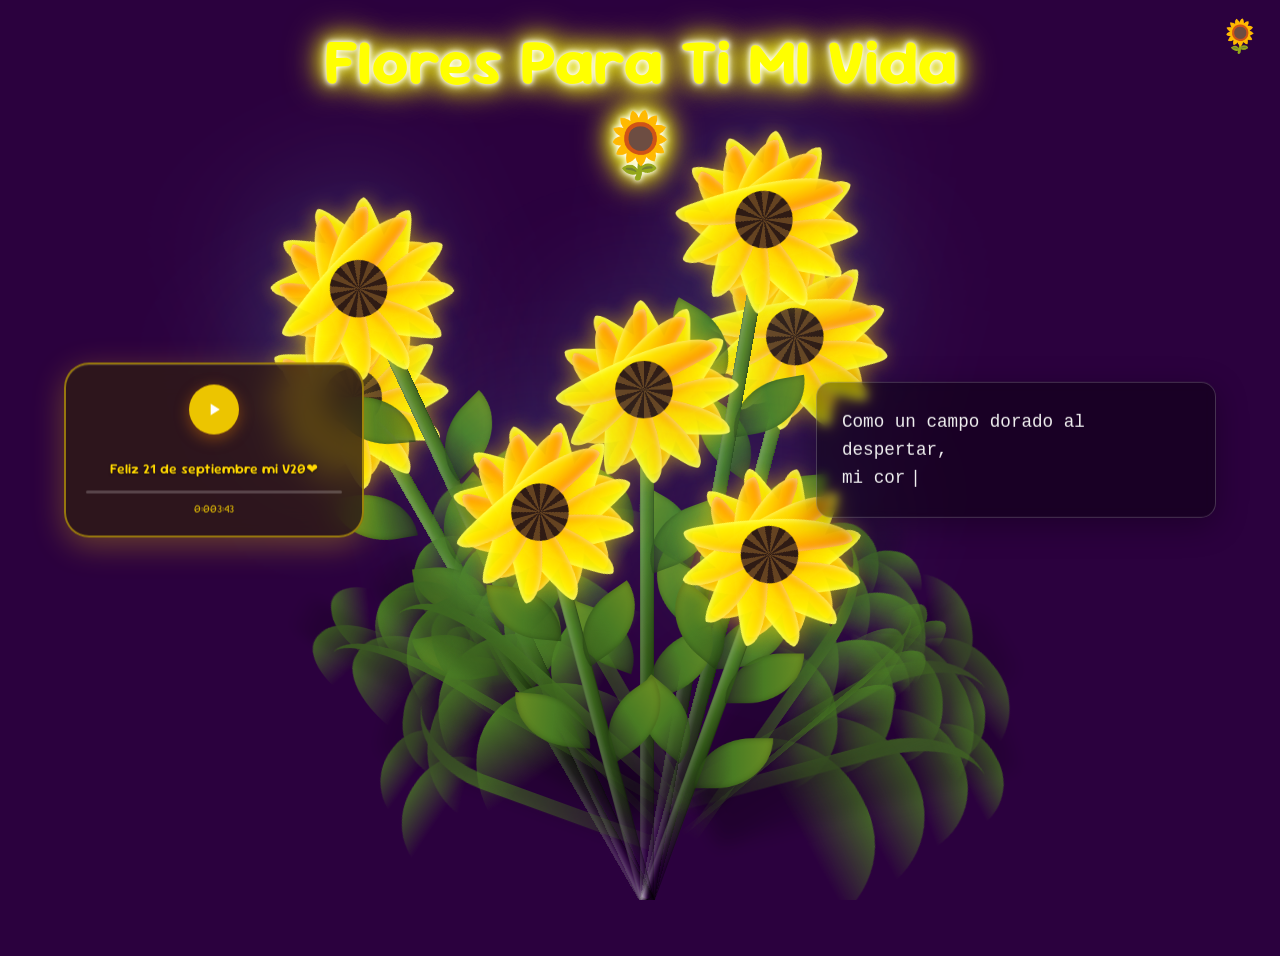
==== index.html @ 64f016c1 "update final" ====
<html lang="es"><head>


    <meta charset="UTF-8">
    <meta name="viewport" content="width=device-width, initial-scale=1.0">
    <title>Feliz día mi amor V20❤️🌻</title>

    
    <meta property="og:title" content="Feliz día de las Flores Amarillas🌻">
    <meta property="og:description" content="Te regalo estas flores amarillas 🌻✨">
    <meta property="og:image" content="https://te-deseo-feliz-21-de-septiembre.netlify.app/assets/icon.png">
    <meta property="og:url" content="https://te-deseo-feliz-21-de-septiembre.netlify.app/">
    <meta property="og:type" content="website">

    
    <meta name="twitter:card" content="summary_large_image">
    <meta name="twitter:title" content="Feliz día de las Flores Amarillas🌻">
    <meta name="twitter:description" content="Te regalo estas flores amarillas 🌻✨">
    <meta name="twitter:image" content="https://te-deseo-feliz-21-de-septiembre.netlify.app/assets/icon.png">

    
    <link rel="preconnect" href="https://fonts.googleapis.com">
    <link rel="preconnect" href="https://fonts.gstatic.com" crossorigin="">
    <link href="https://fonts.googleapis.com/css2?family=Sour+Gummy:ital,wght@0,100..900;1,100..900&amp;display=swap" rel="stylesheet">
    <link rel="stylesheet" href="index.css">
    
    <link rel="icon" href="data:image/svg+xml,&lt;svg xmlns=%22http://www.w3.org/2000/svg%22 viewBox=%220 0 100 100%22&gt;&lt;text y=%22.9em%22 font-size=%2290%22&gt;❤️&lt;/text&gt;&lt;/svg&gt;">
   
</head>

<body class="not-loaded">
    <div class="night">
        <div class="shooting-star"></div>
    </div>
    <div class="corner-icon">🌻</div>

    <div id="falling-flower-container"><div class="falling-flower-wrapper" style="left: 24.6515vw; animation-duration: 10.7986s;"><div class="falling-flower" style="animation-duration: 3.13494s; width: 20.3841px; height: 20.3841px; filter: blur(0.903913px); opacity: 0.932625;"></div></div><div class="falling-flower-wrapper" style="left: 91.6679vw; animation-duration: 14.428s;"><div class="falling-flower" style="animation-duration: 3.81161s; width: 25.9658px; height: 25.9658px; filter: blur(1.77215px); opacity: 0.689329;"></div></div><div class="falling-flower-wrapper" style="left: 75.147vw; animation-duration: 12.6223s;"><div class="falling-flower" style="animation-duration: 3.76453s; width: 29.9141px; height: 29.9141px; filter: blur(1.01919px); opacity: 0.871641;"></div></div><div class="falling-flower-wrapper" style="left: 78.5169vw; animation-duration: 11.762s;"><div class="falling-flower" style="animation-duration: 4.03911s; width: 14.8156px; height: 14.8156px; filter: blur(0.483879px); opacity: 0.738086;"></div></div></div>
    <div id="particle-container"><div class="particle" style="width: 7.14175px; height: 7.14175px; left: 363.522px; top: 42.7636px; animation-delay: 1.22602s;"></div><div class="particle" style="width: 3.19086px; height: 3.19086px; left: 645.174px; top: 377.959px; animation-delay: 4.64557s;"></div><div class="particle" style="width: 5.41571px; height: 5.41571px; left: 589.726px; top: 333.652px; animation-delay: 0.242087s;"></div><div class="particle" style="width: 4.08522px; height: 4.08522px; left: 840.504px; top: 174.375px; animation-delay: 2.44683s;"></div><div class="particle" style="width: 6.52503px; height: 6.52503px; left: 248.205px; top: 279.911px; animation-delay: 4.41797s;"></div><div class="particle" style="width: 2.54929px; height: 2.54929px; left: 666.679px; top: 161.408px; animation-delay: 2.85264s;"></div><div class="particle" style="width: 4.71209px; height: 4.71209px; left: 225.347px; top: 92.6623px; animation-delay: 4.23957s;"></div><div class="particle" style="width: 4.42409px; height: 4.42409px; left: 900.512px; top: 314.225px; animation-delay: 3.79963s;"></div><div class="particle" style="width: 3.76654px; height: 3.76654px; left: 326.893px; top: 689.017px; animation-delay: 3.79555s;"></div><div class="particle" style="width: 2.6366px; height: 2.6366px; left: 916.351px; top: 241.671px; animation-delay: 1.4703s;"></div><div class="particle" style="width: 5.31103px; height: 5.31103px; left: 604.706px; top: 152.142px; animation-delay: 1.32101s;"></div><div class="particle" style="width: 3.81015px; height: 3.81015px; left: 589.336px; top: 284.048px; animation-delay: 3.73348s;"></div><div class="particle" style="width: 5.43156px; height: 5.43156px; left: 1446.29px; top: 171.887px; animation-delay: 1.69938s;"></div><div class="particle" style="width: 3.20925px; height: 3.20925px; left: 573.476px; top: 367.041px; animation-delay: 0.763437s;"></div><div class="particle" style="width: 2.15317px; height: 2.15317px; left: 562.569px; top: 252.158px; animation-delay: 4.35067s;"></div><div class="particle" style="width: 4.41344px; height: 4.41344px; left: 268.98px; top: 159.011px; animation-delay: 0.506617s;"></div><div class="particle" style="width: 5.76381px; height: 5.76381px; left: 654.568px; top: 159.527px; animation-delay: 1.43973s;"></div><div class="particle" style="width: 5.5462px; height: 5.5462px; left: 289.713px; top: 155.092px; animation-delay: 5.75218s;"></div></div>
    <h1 class="love-title">Flores Para Ti MI Vida🌻</h1>

    <div class="music-player" id="musicPlayer">
      <button class="play-pause-btn" id="playPauseBtn">
        <svg id="playIcon" viewBox="0 0 24 24" xmlns="http://www.w3.org/2000/svg"><path d="M8 5v14l11-7z"></path></svg>
        <svg id="pauseIcon" viewBox="0 0 24 24" xmlns="http://www.w3.org/2000/svg" style="display: none;"><path d="M6 19h4V5H6v14zm8-14v14h4V5h-4z"></path></svg>
      </button>
      <div class="progress-container">
        <div class="song-info">Feliz 21 de septiembre mi V20❤️</div>
        <div class="progress-bar" id="progressBar">
          <div class="progress-fill" id="progressFill"></div>
        </div>
        <div class="time-display">
          <span id="currentTime">0:00</span>
          <span id="totalTime">0:00</span>
        </div>
      </div>
    </div>
    
    <div class="flowers">
        
        <div class="flower flower--1"><div class="flower__leafs flower__leafs--1"><div class="flower__leaf" style="transform: translate(-50%, -10%) rotate(0deg);"></div><div class="flower__leaf" style="transform: translate(-50%, -10%) rotate(30deg);"></div><div class="flower__leaf" style="transform: translate(-50%, -10%) rotate(60deg);"></div><div class="flower__leaf" style="transform: translate(-50%, -10%) rotate(90deg);"></div><div class="flower__leaf" style="transform: translate(-50%, -10%) rotate(120deg);"></div><div class="flower__leaf" style="transform: translate(-50%, -10%) rotate(150deg);"></div><div class="flower__leaf" style="transform: translate(-50%, -10%) rotate(180deg);"></div><div class="flower__leaf" style="transform: translate(-50%, -10%) rotate(210deg);"></div><div class="flower__leaf" style="transform: translate(-50%, -10%) rotate(240deg);"></div><div class="flower__leaf" style="transform: translate(-50%, -10%) rotate(270deg);"></div><div class="flower__leaf" style="transform: translate(-50%, -10%) rotate(300deg);"></div><div class="flower__leaf" style="transform: translate(-50%, -10%) rotate(330deg);"></div><div class="flower__white-circle"></div><div class="flower__light flower__light--1"></div><div class="flower__light flower__light--2"></div><div class="flower__light flower__light--3"></div><div class="flower__light flower__light--4"></div><div class="flower__light flower__light--5"></div><div class="flower__light flower__light--6"></div><div class="flower__light flower__light--7"></div><div class="flower__light flower__light--8"></div></div><div class="flower__line"><div class="flower__line__leaf flower__line__leaf--1"></div><div class="flower__line__leaf flower__line__leaf--2"></div><div class="flower__line__leaf flower__line__leaf--3"></div><div class="flower__line__leaf flower__line__leaf--4"></div></div></div>
        <div class="flower flower--2"><div class="flower__leafs flower__leafs--2"><div class="flower__leaf" style="transform: translate(-50%, -10%) rotate(0deg);"></div><div class="flower__leaf" style="transform: translate(-50%, -10%) rotate(30deg);"></div><div class="flower__leaf" style="transform: translate(-50%, -10%) rotate(60deg);"></div><div class="flower__leaf" style="transform: translate(-50%, -10%) rotate(90deg);"></div><div class="flower__leaf" style="transform: translate(-50%, -10%) rotate(120deg);"></div><div class="flower__leaf" style="transform: translate(-50%, -10%) rotate(150deg);"></div><div class="flower__leaf" style="transform: translate(-50%, -10%) rotate(180deg);"></div><div class="flower__leaf" style="transform: translate(-50%, -10%) rotate(210deg);"></div><div class="flower__leaf" style="transform: translate(-50%, -10%) rotate(240deg);"></div><div class="flower__leaf" style="transform: translate(-50%, -10%) rotate(270deg);"></div><div class="flower__leaf" style="transform: translate(-50%, -10%) rotate(300deg);"></div><div class="flower__leaf" style="transform: translate(-50%, -10%) rotate(330deg);"></div><div class="flower__white-circle"></div><div class="flower__light flower__light--1"></div><div class="flower__light flower__light--2"></div><div class="flower__light flower__light--3"></div><div class="flower__light flower__light--4"></div><div class="flower__light flower__light--5"></div><div class="flower__light flower__light--6"></div><div class="flower__light flower__light--7"></div><div class="flower__light flower__light--8"></div></div><div class="flower__line"><div class="flower__line__leaf flower__line__leaf--1"></div><div class="flower__line__leaf flower__line__leaf--2"></div><div class="flower__line__leaf flower__line__leaf--3"></div><div class="flower__line__leaf flower__line__leaf--4"></div></div></div>
        <div class="flower flower--3"><div class="flower__leafs flower__leafs--3"><div class="flower__leaf" style="transform: translate(-50%, -10%) rotate(0deg);"></div><div class="flower__leaf" style="transform: translate(-50%, -10%) rotate(30deg);"></div><div class="flower__leaf" style="transform: translate(-50%, -10%) rotate(60deg);"></div><div class="flower__leaf" style="transform: translate(-50%, -10%) rotate(90deg);"></div><div class="flower__leaf" style="transform: translate(-50%, -10%) rotate(120deg);"></div><div class="flower__leaf" style="transform: translate(-50%, -10%) rotate(150deg);"></div><div class="flower__leaf" style="transform: translate(-50%, -10%) rotate(180deg);"></div><div class="flower__leaf" style="transform: translate(-50%, -10%) rotate(210deg);"></div><div class="flower__leaf" style="transform: translate(-50%, -10%) rotate(240deg);"></div><div class="flower__leaf" style="transform: translate(-50%, -10%) rotate(270deg);"></div><div class="flower__leaf" style="transform: translate(-50%, -10%) rotate(300deg);"></div><div class="flower__leaf" style="transform: translate(-50%, -10%) rotate(330deg);"></div><div class="flower__white-circle"></div><div class="flower__light flower__light--1"></div><div class="flower__light flower__light--2"></div><div class="flower__light flower__light--3"></div><div class="flower__light flower__light--4"></div><div class="flower__light flower__light--5"></div><div class="flower__light flower__light--6"></div><div class="flower__light flower__light--7"></div><div class="flower__light flower__light--8"></div></div><div class="flower__line"><div class="flower__line__leaf flower__line__leaf--1"></div><div class="flower__line__leaf flower__line__leaf--2"></div><div class="flower__line__leaf flower__line__leaf--3"></div><div class="flower__line__leaf flower__line__leaf--4"></div></div></div>
        <div class="flower flower--4"><div class="flower__leafs flower__leafs--4"><div class="flower__leaf" style="transform: translate(-50%, -10%) rotate(0deg);"></div><div class="flower__leaf" style="transform: translate(-50%, -10%) rotate(30deg);"></div><div class="flower__leaf" style="transform: translate(-50%, -10%) rotate(60deg);"></div><div class="flower__leaf" style="transform: translate(-50%, -10%) rotate(90deg);"></div><div class="flower__leaf" style="transform: translate(-50%, -10%) rotate(120deg);"></div><div class="flower__leaf" style="transform: translate(-50%, -10%) rotate(150deg);"></div><div class="flower__leaf" style="transform: translate(-50%, -10%) rotate(180deg);"></div><div class="flower__leaf" style="transform: translate(-50%, -10%) rotate(210deg);"></div><div class="flower__leaf" style="transform: translate(-50%, -10%) rotate(240deg);"></div><div class="flower__leaf" style="transform: translate(-50%, -10%) rotate(270deg);"></div><div class="flower__leaf" style="transform: translate(-50%, -10%) rotate(300deg);"></div><div class="flower__leaf" style="transform: translate(-50%, -10%) rotate(330deg);"></div><div class="flower__white-circle"></div><div class="flower__light flower__light--1"></div><div class="flower__light flower__light--2"></div><div class="flower__light flower__light--3"></div><div class="flower__light flower__light--4"></div><div class="flower__light flower__light--5"></div><div class="flower__light flower__light--6"></div><div class="flower__light flower__light--7"></div><div class="flower__light flower__light--8"></div></div><div class="flower__line"><div class="flower__line__leaf flower__line__leaf--1"></div><div class="flower__line__leaf flower__line__leaf--2"></div><div class="flower__line__leaf flower__line__leaf--3"></div><div class="flower__line__leaf flower__line__leaf--4"></div></div></div>
        <div class="flower flower--5"><div class="flower__leafs flower__leafs--5"><div class="flower__leaf" style="transform: translate(-50%, -10%) rotate(0deg);"></div><div class="flower__leaf" style="transform: translate(-50%, -10%) rotate(30deg);"></div><div class="flower__leaf" style="transform: translate(-50%, -10%) rotate(60deg);"></div><div class="flower__leaf" style="transform: translate(-50%, -10%) rotate(90deg);"></div><div class="flower__leaf" style="transform: translate(-50%, -10%) rotate(120deg);"></div><div class="flower__leaf" style="transform: translate(-50%, -10%) rotate(150deg);"></div><div class="flower__leaf" style="transform: translate(-50%, -10%) rotate(180deg);"></div><div class="flower__leaf" style="transform: translate(-50%, -10%) rotate(210deg);"></div><div class="flower__leaf" style="transform: translate(-50%, -10%) rotate(240deg);"></div><div class="flower__leaf" style="transform: translate(-50%, -10%) rotate(270deg);"></div><div class="flower__leaf" style="transform: translate(-50%, -10%) rotate(300deg);"></div><div class="flower__leaf" style="transform: translate(-50%, -10%) rotate(330deg);"></div><div class="flower__white-circle"></div><div class="flower__light flower__light--1"></div><div class="flower__light flower__light--2"></div><div class="flower__light flower__light--3"></div><div class="flower__light flower__light--4"></div><div class="flower__light flower__light--5"></div><div class="flower__light flower__light--6"></div><div class="flower__light flower__light--7"></div><div class="flower__light flower__light--8"></div></div><div class="flower__line"><div class="flower__line__leaf flower__line__leaf--1"></div><div class="flower__line__leaf flower__line__leaf--2"></div><div class="flower__line__leaf flower__line__leaf--3"></div><div class="flower__line__leaf flower__line__leaf--4"></div></div></div>
        <div class="flower flower--6"><div class="flower__leafs"><div class="flower__leaf" style="transform: translate(-50%, -10%) rotate(0deg);"></div><div class="flower__leaf" style="transform: translate(-50%, -10%) rotate(30deg);"></div><div class="flower__leaf" style="transform: translate(-50%, -10%) rotate(60deg);"></div><div class="flower__leaf" style="transform: translate(-50%, -10%) rotate(90deg);"></div><div class="flower__leaf" style="transform: translate(-50%, -10%) rotate(120deg);"></div><div class="flower__leaf" style="transform: translate(-50%, -10%) rotate(150deg);"></div><div class="flower__leaf" style="transform: translate(-50%, -10%) rotate(180deg);"></div><div class="flower__leaf" style="transform: translate(-50%, -10%) rotate(210deg);"></div><div class="flower__leaf" style="transform: translate(-50%, -10%) rotate(240deg);"></div><div class="flower__leaf" style="transform: translate(-50%, -10%) rotate(270deg);"></div><div class="flower__leaf" style="transform: translate(-50%, -10%) rotate(300deg);"></div><div class="flower__leaf" style="transform: translate(-50%, -10%) rotate(330deg);"></div><div class="flower__white-circle"></div><div class="flower__light flower__light--1"></div><div class="flower__light flower__light--2"></div><div class="flower__light flower__light--3"></div><div class="flower__light flower__light--4"></div></div><div class="flower__line"><div class="flower__line__leaf flower__line__leaf--1"></div><div class="flower__line__leaf flower__line__leaf--2"></div><div class="flower__line__leaf flower__line__leaf--3"></div><div class="flower__line__leaf flower__line__leaf--4"></div></div></div>
        <div class="flower flower--7"><div class="flower__leafs"><div class="flower__leaf" style="transform: translate(-50%, -10%) rotate(0deg);"></div><div class="flower__leaf" style="transform: translate(-50%, -10%) rotate(30deg);"></div><div class="flower__leaf" style="transform: translate(-50%, -10%) rotate(60deg);"></div><div class="flower__leaf" style="transform: translate(-50%, -10%) rotate(90deg);"></div><div class="flower__leaf" style="transform: translate(-50%, -10%) rotate(120deg);"></div><div class="flower__leaf" style="transform: translate(-50%, -10%) rotate(150deg);"></div><div class="flower__leaf" style="transform: translate(-50%, -10%) rotate(180deg);"></div><div class="flower__leaf" style="transform: translate(-50%, -10%) rotate(210deg);"></div><div class="flower__leaf" style="transform: translate(-50%, -10%) rotate(240deg);"></div><div class="flower__leaf" style="transform: translate(-50%, -10%) rotate(270deg);"></div><div class="flower__leaf" style="transform: translate(-50%, -10%) rotate(300deg);"></div><div class="flower__leaf" style="transform: translate(-50%, -10%) rotate(330deg);"></div><div class="flower__white-circle"></div><div class="flower__light flower__light--1"></div><div class="flower__light flower__light--2"></div><div class="flower__light flower__light--3"></div><div class="flower__light flower__light--4"></div></div><div class="flower__line"><div class="flower__line__leaf flower__line__leaf--1"></div><div class="flower__line__leaf flower__line__leaf--2"></div><div class="flower__line__leaf flower__line__leaf--3"></div><div class="flower__line__leaf flower__line__leaf--4"></div></div></div>
        <div class="grow-ans" style="--d:1.2s"><div class="flower__g-long"><div class="flower__g-long__top"></div><div class="flower__g-long__bottom"></div></div></div>
        <div class="growing-grass"><div class="flower__grass flower__grass--1"><div class="flower__grass--top"></div><div class="flower__grass--bottom"></div><div class="flower__grass__leaf flower__grass__leaf--1"></div><div class="flower__grass__leaf flower__grass__leaf--2"></div><div class="flower__grass__leaf flower__grass__leaf--3"></div><div class="flower__grass__leaf flower__grass__leaf--4"></div><div class="flower__grass__leaf flower__grass__leaf--5"></div><div class="flower__grass__leaf flower__grass__leaf--6"></div><div class="flower__grass__leaf flower__grass__leaf--7"></div><div class="flower__grass__leaf flower__grass__leaf--8"></div><div class="flower__grass__overlay"></div></div></div>
        <div class="growing-grass"><div class="flower__grass flower__grass--2"><div class="flower__grass--top"></div><div class="flower__grass--bottom"></div><div class="flower__grass__leaf flower__grass__leaf--1"></div><div class="flower__grass__leaf flower__grass__leaf--2"></div><div class="flower__grass__leaf flower__grass__leaf--3"></div><div class="flower__grass__leaf flower__grass__leaf--4"></div><div class="flower__grass__leaf flower__grass__leaf--5"></div><div class="flower__grass__leaf flower__grass__leaf--6"></div><div class="flower__grass__leaf flower__grass__leaf--7"></div><div class="flower__grass__leaf flower__grass__leaf--8"></div><div class="flower__grass__overlay"></div></div></div>
        <div class="growing-grass"><div class="flower__grass flower__grass--3"><div class="flower__grass--top"></div><div class="flower__grass--bottom"></div><div class="flower__grass__leaf flower__grass__leaf--1"></div><div class="flower__grass__leaf flower__grass__leaf--2"></div><div class="flower__grass__leaf flower__grass__leaf--3"></div><div class="flower__grass__leaf flower__grass__leaf--4"></div><div class="flower__grass__leaf flower__grass__leaf--5"></div><div class="flower__grass__leaf flower__grass__leaf--6"></div><div class="flower__grass__overlay"></div></div></div>
        <div class="growing-grass"><div class="flower__grass flower__grass--4"><div class="flower__grass--top"></div><div class="flower__grass--bottom"></div><div class="flower__grass__leaf flower__grass__leaf--1"></div><div class="flower__grass__leaf flower__grass__leaf--2"></div><div class="flower__grass__leaf flower__grass__leaf--3"></div><div class="flower__grass__leaf flower__grass__leaf--4"></div><div class="flower__grass__overlay"></div></div></div>
        <div class="growing-grass"><div class="flower__grass flower__grass--5"><div class="flower__grass--top"></div><div class="flower__grass--bottom"></div><div class="flower__grass__leaf flower__grass__leaf--1"></div><div class="flower__grass__leaf flower__grass__leaf--2"></div><div class="flower__grass__leaf flower__grass__leaf--3"></div><div class="flower__grass__leaf flower__grass__leaf--4"></div><div class="flower__grass__leaf flower__grass__leaf--5"></div><div class="flower__grass__overlay"></div></div></div>
        <div class="growing-grass"><div class="flower__grass flower__grass--6"><div class="flower__grass--top"></div><div class="flower__grass--bottom"></div><div class="flower__grass__leaf flower__grass__leaf--1"></div><div class="flower__grass__leaf flower__grass__leaf--2"></div><div class="flower__grass__leaf flower__grass__leaf--3"></div><div class="flower__grass__leaf flower__grass__leaf--4"></div><div class="flower__grass__leaf flower__grass__leaf--5"></div><div class="flower__grass__leaf flower__grass__leaf--6"></div><div class="flower__grass__overlay"></div></div></div>
        <div class="growing-grass"><div class="flower__grass flower__grass--7"><div class="flower__grass--top"></div><div class="flower__grass--bottom"></div><div class="flower__grass__leaf flower__grass__leaf--1"></div><div class="flower__grass__leaf flower__grass__leaf--2"></div><div class="flower__grass__leaf flower__grass__leaf--3"></div><div class="flower__grass__leaf flower__grass__leaf--4"></div><div class="flower__grass__overlay"></div></div></div>
        <div class="growing-grass"><div class="flower__grass flower__grass--8"><div class="flower__grass--top"></div><div class="flower__grass--bottom"></div><div class="flower__grass__leaf flower__grass__leaf--1"></div><div class="flower__grass__leaf flower__grass__leaf--2"></div><div class="flower__grass__leaf flower__grass__leaf--3"></div><div class="flower__grass__leaf flower__grass__leaf--4"></div><div class="flower__grass__leaf flower__grass__leaf--5"></div><div class="flower__grass__overlay"></div></div></div>
        <div class="growing-grass"><div class="flower__grass flower__grass--9"><div class="flower__grass--top"></div><div class="flower__grass--bottom"></div><div class="flower__grass__leaf flower__grass__leaf--1"></div><div class="flower__grass__leaf flower__grass__leaf--2"></div><div class="flower__grass__leaf flower__grass__leaf--3"></div><div class="flower__grass__overlay"></div></div></div>
        <div class="growing-grass"><div class="flower__grass flower__grass--10"><div class="flower__grass--top"></div><div class="flower__grass--bottom"></div><div class="flower__grass__leaf flower__grass__leaf--1"></div><div class="flower__grass__leaf flower__grass__leaf--2"></div><div class="flower__grass__leaf flower__grass__leaf--3"></div><div class="flower__grass__overlay"></div></div></div>
    </div>
    <div class="poem-card">
        <p id="poem-text"></p>
    </div>

    <audio id="audioPlayer" loop="">
        <source src="sound.mp3" type="audio/mpeg">
    </audio> 
    <script type="module" src="index.js"></script>
</body>
</html>
---- index.css ----
*,
        *::after,
        *::before {
            padding: 0;
            margin: 0;
            box-sizing: border-box;
        }

        :root {
            --dark-color: #2b013e;
            --fl-speed: 0.8s;
            --speed-leaf: 2s;
            --petal-gradient-start: #ff8c00;
            --petal-gradient-mid: #ffd700;
            --petal-gradient-end: #ffff00;
            --petal-shadow: rgba(255, 215, 0, 0.4);
            --center-color-1: #654321;
            --center-color-2: #8b4513;
            --center-color-3: #2f1b14;
            --center-shadow: rgba(139, 69, 19, 0.6);
            --stem-gradient-1: #2d5016;
            --stem-gradient-2: #4a7c23;
            --stem-gradient-3: #6b8e23;
            --leaf-gradient-1: rgba(45, 80, 22, 0.6);
            --leaf-gradient-2: #4a7c23;
            --leaf-gradient-3: #6b8e23;
            --grass-color: #4a7c23;
            --light-seeds-1: #8b4513;
            --light-seeds-2: #654321;
            --light-seeds-shadow: rgba(139, 69, 19, 0.8);
        }
        
        body {
            display: flex;
            align-items: flex-end;
            justify-content: center;
            min-height: 100vh;
            background-color: var(--dark-color);
            overflow: hidden;
            perspective: 1000px;
            position: relative;
            font-family: "Sour Gummy", system-ui, cursive;
        }

        body::before {
            content: '';
            position: fixed;
            top: 0;
            left: 0;
            width: 100%;
            height: 100%;
            background-image: url("assets/back.jpeg");
            background-size: cover;
            background-position: center;
            opacity: 0.15;
            filter: blur(15px);
            z-index: -1;
        }

        .love-title {
            position: absolute;
            top: 20px;
            left: 50%;
            transform: translateX(-50%);
            color: #ffff00;
            font-family: 'Sour Gummy', cursive;
            font-size: clamp(2.5rem, 6vw, 4rem);
            font-weight: bold;
            text-align: center;
            z-index: 100;
            text-shadow: 0 0 5px #fff, 0 0 10px #fff, 0 0 20px #ff0, 0 0 30px #ff0, 0 0 40px #ff0;
        }

        .music-player {
            position: fixed;
            top: 50%;
            left: 5vw;
            transform: translateY(-50%);
            background: rgba(47, 27, 20, 0.8);
            padding: 20px;
            border-radius: 25px;
            border: 2px solid rgba(255, 215, 0, 0.5);
            box-shadow: 
                0 8px 32px rgba(255, 215, 0, .3),
                inset 0 1px 0 rgba(255, 255, 255, 0.1);
            display: flex;
            flex-direction: column;
            align-items: center;
            gap: 15px;
            z-index: 100;
            backdrop-filter: blur(15px);
            min-width: 300px;
            max-width: 320px;
            transition: all 0.5s cubic-bezier(0.25, 0.46, 0.45, 0.94);
        }

        .music-player:hover {
            border-color: rgba(255, 215, 0, 0.7);
            box-shadow: 
                0 12px 40px rgba(255, 215, 0, .4),
                inset 0 1px 0 rgba(255, 255, 255, 0.2);
        }

        .play-pause-btn {
            background: rgb(236, 197, 0);
            border: none;
            border-radius: 50%;
            width: 50px;
            height: 50px;
            display: flex;
            align-items: center;
            justify-content: center;
            cursor: pointer;
            color: white;
            font-size: 20px;
            transition: all 0.3s ease;
            box-shadow: 0 4px 15px rgba(255, 140, 0, 0.4);
            margin-bottom: 10px;
        }

        .play-pause-btn:hover {
            background: rgb(255, 215, 0);
            transform: scale(1.1);
        }

        .play-pause-btn svg {
            width: 20px;
            height: 20px;
            fill: currentColor;
        }

        .progress-container {
            width: 100%;
            display: flex;
            flex-direction: column;
            gap: 8px;
            align-items: center;
        }

        .song-info {
            font-size: 14px;
            color: var(--petal-gradient-mid);
            text-shadow: 0 1px 2px rgba(0,0,0,0.5);
            font-weight: 600;
            text-align: center;
            margin-bottom: 5px;
        }

        .progress-bar {
            width: 100%;
            height: 3px;
            background: rgba(255,255,255,0.2);
            border-radius: 2px;
            overflow: hidden;
            cursor: pointer;
        }

        .progress-fill {
            height: 100%;
            background: linear-gradient(90deg, var(--petal-gradient-start), var(--petal-gradient-mid));
            border-radius: 2px;
            width: 0%;
            transition: width 0.1s linear;
        }

        .time-display {
            display: flex;
            justify-content: space-between;
            font-size: 11px;
            color: rgba(255, 215, 0, 0.8);
            font-weight: 400;
        }

        #particle-container {
            position: absolute; top: 0; left: 0; width: 100%; height: 100%;
            pointer-events: none; z-index: 99;
        }
        .particle {
            position: absolute; background-color: rgba(255, 221, 0, 0.8);
            border-radius: 50%; opacity: 0;
            box-shadow: 0 0 8px rgba(255, 221, 0, 0.9), 0 0 12px rgba(255, 221, 0, 0.5);
            animation: particle-rise 6s ease-out infinite;
        }
        @keyframes particle-rise {
            0% { transform: translateY(0) scale(1); opacity: 1; }
            100% { transform: translateY(-30vh) scale(0); opacity: 0; }
        }
        
        #falling-flower-container {
            position: absolute; top: 0; left: 0; width: 100%; height: 100%;
            pointer-events: none; z-index: 0; overflow: hidden;
        }
        .falling-flower-wrapper {
            position: absolute; top: -50px;
            animation: fallDown linear forwards;
            will-change: transform;
        }
        .falling-flower {
            position: relative;
            background-image: url('data:image/svg+xml;utf8,<svg viewBox="0 0 100 100" xmlns="http://www.w3.org/2000/svg"><path fill="%23FFD700" d="M50 0 L58.7 34.5 L90.5 25 L65.5 41.3 L99 61.8 L61.8 61.8 L75 90.5 L50 67 L25 90.5 L38.2 61.8 L1 61.8 L34.5 41.3 L9.5 25 L41.3 34.5 Z"/><circle cx="50" cy="50" r="20" fill="%23654321"/></svg>');
            background-size: contain; background-repeat: no-repeat;
            animation: sway ease-in-out infinite alternate;
            will-change: transform;
        }
        @keyframes fallDown {
            from { transform: translateY(0); opacity: 1; }
            to { transform: translateY(110vh); opacity: 0; }
        }
        @keyframes sway {
            from { transform: translateX(-25px) rotate(-45deg); }
            to { transform: translateX(25px) rotate(45deg); }
        }
        
        .night{display:none;}
        .flowers { 
            position: absolute; 
            bottom: 0;
            left: 50%;
            transform: translateX(-50%) scale(0.8); 
            z-index: 2; 
        }
        .flower { position: absolute; bottom: 0; transform-origin: bottom center; z-index: 50; will-change: transform; }
        .flower--1 { animation: moving-flower-1 4s linear infinite; }
        .flower--1 .flower__line { height: 70vmin; animation-delay: 0.3s; }
        .flower--1 .flower__line__leaf--1 { animation: blooming-leaf-right var(--fl-speed) 1.6s backwards; }
        .flower--1 .flower__line__leaf--2 { animation: blooming-leaf-right var(--fl-speed) 1.4s backwards; }
        .flower--1 .flower__line__leaf--3 { animation: blooming-leaf-left var(--fl-speed) 1.2s backwards; }
        .flower--1 .flower__line__leaf--4 { animation: blooming-leaf-left var(--fl-speed) 1s backwards; }
        .flower--2 { left: 50%; transform: rotate(20deg); animation: moving-flower-2 4s linear infinite; }
        .flower--2 .flower__line { height: 50vmin; animation-delay: 0.6s; }
        .flower--2 .flower__line__leaf--1 { animation: blooming-leaf-right var(--fl-speed) 1.9s backwards; }
        .flower--2 .flower__line__leaf--2 { animation: blooming-leaf-right var(--fl-speed) 1.7s backwards; }
        .flower--2 .flower__line__leaf--3 { animation: blooming-leaf-left var(--fl-speed) 1.5s backwards; }
        .flower--2 .flower__line__leaf--4 { animation: blooming-leaf-left var(--fl-speed) 1.3s backwards; }
        .flower--3 { left: 50%; transform: rotate(-15deg); animation: moving-flower-3 4s linear infinite; }
        .flower--3 .flower__line { animation-delay: 0.9s; }
        .flower--3 .flower__line__leaf--1 { animation: blooming-leaf-right var(--fl-speed) 2.5s backwards; }
        .flower--3 .flower__line__leaf--2 { animation: blooming-leaf-right var(--fl-speed) 2.3s backwards; }
        .flower--3 .flower__line__leaf--3 { animation: blooming-leaf-left var(--fl-speed) 2.1s backwards; }
        .flower--3 .flower__line__leaf--4 { animation: blooming-leaf-left var(--fl-speed) 1.9s backwards; }
        .flower--4 { left: -25%; z-index: -6; transform: rotate(10deg); animation: moving-flower-4 3.5s linear infinite; }
        .flower--4 .flower__line { height: 95vmin; animation-delay: 1.2s; }
        .flower--4 .flower__line__leaf--1 { animation: blooming-leaf-right var(--fl-speed) 2.8s backwards; }
        .flower--4 .flower__line__leaf--2 { animation: blooming-leaf-right var(--fl-speed) 2.6s backwards; }
        .flower--4 .flower__line__leaf--3 { animation: blooming-leaf-left var(--fl-speed) 2.4s backwards; }
        .flower--4 .flower__line__leaf--4 { animation: blooming-leaf-left var(--fl-speed) 2.2s backwards; }
        .flower--5 { left: 75%; z-index: -7; transform: rotate(-25deg); animation: moving-flower-5 4.5s linear infinite; }
        .flower--5 .flower__line { height: 93vmin; animation-delay: 1.9s; }
        .flower--5 .flower__line__leaf--1 { animation: blooming-leaf-right var(--fl-speed) 2.7s backwards; }
        .flower--5 .flower__line__leaf--2 { animation: blooming-leaf-right var(--fl-speed) 2.5s backwards; }
        .flower--5 .flower__line__leaf--3 { animation: blooming-leaf-left var(--fl-speed) 2.3s backwards; }
        .flower--5 .flower__line__leaf--4 { animation: blooming-leaf-left var(--fl-speed) 2.1s backwards; }
        .flower--6 { left: -40%; z-index: -8; transform: rotate(-30deg); animation: moving-flower-6 5s linear infinite; }
        .flower--6 .flower__line { height: 80vmin; animation-delay: 2.2s; }
        .flower--6 .flower__leafs { animation-delay: 2.3s; }
        .flower--6 .flower__line__leaf--1 { animation: blooming-leaf-right var(--fl-speed) 2.9s backwards; }
        .flower--6 .flower__line__leaf--2 { animation: blooming-leaf-right var(--fl-speed) 2.7s backwards; }
        .flower--6 .flower__line__leaf--3 { animation: blooming-leaf-left var(--fl-speed) 2.5s backwards; }
        .flower--6 .flower__line__leaf--4 { animation: blooming-leaf-left var(--fl-speed) 2.4s backwards; }
        .flower--7 { left: 90%; z-index: -9; transform: rotate(15deg); animation: moving-flower-7 4.8s linear infinite; }
        .flower--7 .flower__line { height: 80vmin; animation-delay: 2.5s; }
        .flower--7 .flower__leafs { animation-delay: 2.6s; }
        .flower--7 .flower__line__leaf--1 { animation: blooming-leaf-right var(--fl-speed) 3.2s backwards; }
        .flower--7 .flower__line__leaf--2 { animation: blooming-leaf-right var(--fl-speed) 3.0s backwards; }
        .flower--7 .flower__line__leaf--3 { animation: blooming-leaf-left var(--fl-speed) 2.8s backwards; }
        .flower--7 .flower__line__leaf--4 { animation: blooming-leaf-left var(--fl-speed) 2.7s backwards; }
        .flower__leafs { position: relative; animation: blooming-flower 2s backwards; }
        .flower__leafs--1 { animation-delay: 1.1s; }
        .flower__leafs--2 { animation-delay: 1.4s; }
        .flower__leafs--3 { animation-delay: 1.7s; }
        .flower__leafs--4 { animation-delay: 2.0s; }
        .flower__leafs--5 { animation-delay: 2.0s; }
        .flower__leafs::after { content: ""; position: absolute; left: 0; top: 0; transform: translate(-50%, -100%); width: 8vmin; height: 8vmin; background-color: #6bf0ff; filter: blur(10vmin); }
        .flower__leaf {
            position: absolute; bottom: 0; left: 50%; width: 23vmin; height: 6vmin;  border-radius: 10% 100% 10% 100%; 
            background-color: var(--petal-gradient-mid);
            background-image: linear-gradient(to top, var(--petal-gradient-start), var(--petal-gradient-mid), var(--petal-gradient-end));
            transform-origin: bottom center; opacity: 0.95;
            box-shadow: inset 0 0 1vmin rgba(255, 255, 255, 0.7), 0 0 3vmin var(--petal-shadow); z-index: 2;
        }
        .flower__white-circle {
            position: absolute; left: -4vmin; top: -4vmin; width: 10vmin; height: 10vmin; border-radius: 50%;
            background-color: var(--center-color-2);
            background-image: radial-gradient(circle at 30% 30%, var(--center-color-1), var(--center-color-2), var(--center-color-3));
            box-shadow: inset 0 0 2vmin rgba(0, 0, 0, 0.8), 0 0 1vmin var(--center-shadow);
        }
        .flower__white-circle::after {
            content: ""; position: absolute; left: 46%; top: 31%; transform: translate(-50%, -50%); width: 80%; height: 80%;
            z-index: 3; border-radius: inherit;
            background-image: repeating-conic-gradient(from 0deg, var(--center-color-3) 0deg 15deg, var(--center-color-1) 15deg 30deg),
                              radial-gradient(circle at center, var(--center-color-2), var(--center-color-1));
        }
        .flower__line {
            height: 55vmin; width: 2vmin;
            background-image: linear-gradient(to left, rgb(0, 0, 0, 0.3), transparent, rgba(255, 255, 255, 0.2)),
                              linear-gradient(to top, transparent 10%, var(--stem-gradient-1), var(--stem-gradient-2), var(--stem-gradient-3));
            box-shadow: inset 0 0 2px rgba(0, 0, 0, 0.7); animation: grow-flower-tree 4s backwards;
        }
        .flower__line__leaf {
            --w: 8vmin; --h: calc(var(--w) + 3vmin); position: absolute; top: 20%; left: 90%; width: var(--w); height: var(--h);
            border-top-right-radius: var(--h); border-bottom-left-radius: var(--h);
            background-image: linear-gradient(to top, var(--leaf-gradient-1), var(--leaf-gradient-2), var(--leaf-gradient-3));
            box-shadow: inset 0 0 1vmin rgba(0, 0, 0, 0.3);
        }
        .flower__line__leaf--1 { transform: rotate(70deg) rotateY(30deg); }
        .flower__line__leaf--2 { top: 45%; transform: rotate(70deg) rotateY(30deg); }
        .flower__line__leaf--3, .flower__line__leaf--4 {
            border-top-right-radius: 0; border-bottom-left-radius: 0; border-top-left-radius: var(--h);
            border-bottom-right-radius: var(--h); left: -460%; top: 12%; transform: rotate(-70deg) rotateY(30deg);
        }
        .flower__line__leaf--4 { top: 40%; }
        .flower__light {
            position: absolute; bottom: 0vmin; width: 0.8vmin; height: 0.8vmin;
            background-color: var(--light-seeds-1); border-radius: 50%; filter: blur(0.1vmin);
            animation: sunflower-seeds 6s linear infinite backwards; box-shadow: 0 0 1vmin var(--light-seeds-shadow);
        }
        .flower__light:nth-child(odd) { background-color: var(--light-seeds-2); }
        .flower__light--1 { left: -2vmin; animation-delay: 1s; } .flower__light--2 { left: 3vmin; animation-delay: 0.5s; }
        .flower__light--3 { left: -6vmin; animation-delay: 0.3s; } .flower__light--4 { left: 6vmin; animation-delay: 0.9s; }
        .flower__light--5 { left: -1vmin; animation-delay: 1.5s; } .flower__light--6 { left: -4vmin; animation-delay: 3s; }
        .flower__light--7 { left: 3vmin; animation-delay: 2s; } .flower__light--8 { left: -6vmin; animation-delay: 3.5s; }

        .flower__grass {
            --c: var(--grass-color); 
            --line-w: 2.5vmin;
            position: absolute; 
            bottom: 10vmin;
            left: 0;
            display: flex; 
            flex-direction: column; 
            align-items: flex-end; 
            z-index: 20;
            transform-origin: bottom center; 
            transform: rotate(-48deg) rotateY(40deg);
            will-change: transform;
        }

        .flower__grass--1 { animation: moving-grass 2s linear infinite; }
        .flower__grass--2 { transform: scale(0.9) rotate(75deg) rotateX(10deg) rotateY(-200deg); opacity: 0.8; z-index: 0; animation: moving-grass--2 1.5s linear infinite; }
        .flower__grass--3 { transform: scale(1.1) rotate(-30deg) rotateY(45deg); opacity: 0.9; z-index: 15; animation: moving-grass--3 2.2s linear infinite; }
        .flower__grass--4 { transform: scale(1.0) rotate(60deg) rotateX(15deg) rotateY(-180deg); opacity: 0.7; z-index: 5; animation: moving-grass--4 1.8s linear infinite; }
        .flower__grass--5 { transform: scale(1.1) rotate(-60deg) rotateY(60deg); opacity: 0.85; z-index: 12; animation: moving-grass--5 2.5s linear infinite; }
        .flower__grass--6 { transform: scale(0.95) rotate(35deg) rotateY(-45deg); opacity: 0.9; z-index: 15; animation: moving-grass--6 2.3s linear infinite; }
        .flower__grass--7 { transform: scale(0.85) rotate(-70deg) rotateX(20deg) rotateY(170deg); opacity: 0.75; z-index: 8; animation: moving-grass--7 1.9s linear infinite; }
        .flower__grass--8 { transform: scale(0.9) rotate(50deg) rotateY(-70deg); opacity: 0.8; z-index: 10; animation: moving-grass--8 2.1s linear infinite; }
        .flower__grass--9 { transform: scale(1.2) rotate(20deg) rotateY(90deg); opacity: 0.6; z-index: 2; animation: moving-grass--9 1.6s linear infinite; }
        .flower__grass--10 { transform: scale(0.8) rotate(-45deg) rotateY(-120deg); opacity: 0.65; z-index: 3; animation: moving-grass--10 2.0s linear infinite; }

        .flower__grass--top { 
            width: 10vmin; 
            height: 14vmin; 
            border-top-right-radius: 100%; 
            border-right: var(--line-w) solid var(--c); 
            transform-origin: bottom center; 
            transform: rotate(-2deg); 
        }
        .flower__grass--bottom { 
            margin-top: -2px; 
            width: var(--line-w); 
            height: 35vmin;
            background-image: linear-gradient(to top, transparent, var(--c)); 
        }
        .flower__grass__leaf {
            --size: 10vmin; 
            position: absolute; 
            width: calc(var(--size) * 2.1); 
            height: var(--size);
            border-top-left-radius: var(--size); 
            border-top-right-radius: var(--size);
            background-image: linear-gradient(to top, transparent, transparent 30%, var(--c)); 
            z-index: 100;
        }

        .flower__grass__leaf--1 { top: -6%; left: 20%; --size: 8vmin; transform: rotate(-20deg); animation: growing-grass-ans--1 var(--speed-leaf) 2.6s backwards; }
        .flower__grass__leaf--2 { top: -5%; left: -75%; --size: 9vmin; transform: rotate(10deg); animation: growing-grass-ans--2 var(--speed-leaf) 2.4s linear backwards; }
        .flower__grass__leaf--3 { top: 5%; left: 40%; --size: 10vmin; transform: rotate(-18deg) rotateX(-20deg); animation: growing-grass-ans--3 var(--speed-leaf) 2.2s linear backwards; }
        .flower__grass__leaf--4 { top: 6%; left: -95%; --size: 12vmin; transform: rotate(2deg); animation: growing-grass-ans--4 var(--speed-leaf) 2s linear backwards; }
        .flower__grass__leaf--5 { top: 20%; left: 40%; --size: 12vmin; transform: rotate(-24deg) rotateX(-20deg); animation: growing-grass-ans--5 var(--speed-leaf) 1.8s linear backwards; }
        .flower__grass__leaf--6 { top: 22%; left: -130%; --size: 15vmin; transform: rotate(10deg); animation: growing-grass-ans--6 var(--speed-leaf) 1.6s linear backwards; }
        .flower__grass__leaf--7 { top: 39%; left: 50%; --size: 12vmin; transform: rotate(-10deg); animation: growing-grass-ans--7 var(--speed-leaf) 1.4s linear backwards; }
        .flower__grass__leaf--8 { top: 40%; left: -160%; --size: 16vmin; transform: rotate(10deg); animation: growing-grass-ans--8 var(--speed-leaf) 1.2s linear backwards; }
        
        .flower__grass__overlay { 
            position: absolute; 
            top: -10%; 
            right: 0%; 
            width: 100%; 
            height: 100%; 
            background-color: rgba(0, 0, 0, 0.193); 
            filter: blur(1.5vmin); 
            z-index: 100; 
        }
        .special-text{display: none;}

        .grow-ans { animation: grow-ans 2s var(--d) backwards; }
        .growing-grass { animation: growing-grass-ans 1s 2s backwards; }
        .not-loaded * { animation-play-state: paused !important; }
        .night {
            position: fixed;
            left: 50%;
            top: 0;
            transform: translateX(-50%);
            width: 100%;
            height: 100%;
            filter: blur(0.1vmin);
            background-image: radial-gradient(
                    ellipse at top,
                    transparent 0%,
                    var(--dark-color)
            ),
            radial-gradient(
                    ellipse at bottom,
                    var(--dark-color),
                    rgba(145, 233, 255, 0.1)
            ),
            repeating-linear-gradient(
                    220deg,
                    rgba(0, 0, 0, 0.5) 0px,
                    rgba(0, 0, 0, 0.5) 19px,
                    transparent 19px,
                    transparent 22px
            ),
            linear-gradient(90deg, #301E67, #03001C);}
            .shooting-star {
                position: fixed;
                top: -40px;
                left: 50%;
                width: 2px;
                height: 2px;
                background-color: white;
                border-radius: 50%;
                animation: shoot 10s linear infinite;
                animation-delay: 3s;
    }
            .shooting-star::after {
                content: '';
                position: absolute;
                top: 50%;
                left: 50%;
                transform: translate(-50%, -50%) rotate(45deg);
                width: 100px;
                height: 1px;
                background: linear-gradient(to left, white, transparent);
            }
        @keyframes grow-ans { from { transform: scale(0); opacity: 0; } }
        @keyframes growing-grass-ans { from { transform: scale(0); } }
        @keyframes growing-grass-ans--1 { from { transform-origin: bottom left; transform: rotate(-20deg) scale(0); } }
        @keyframes growing-grass-ans--2 { from { transform-origin: bottom right; transform: rotate(10deg) scale(0); } }
        @keyframes growing-grass-ans--3 { from { transform-origin: bottom left; transform: rotate(-18deg) rotateX(-20deg) scale(0); } }
        @keyframes growing-grass-ans--4 { from { transform-origin: bottom right; transform: rotate(2deg) scale(0); } }
        @keyframes growing-grass-ans--5 { from { transform-origin: bottom left; transform: rotate(-24deg) rotateX(-20deg) scale(0); } }
        @keyframes growing-grass-ans--6 { from { transform-origin: bottom right; transform: rotate(10deg) scale(0); } }
        @keyframes growing-grass-ans--7 { from { transform-origin: bottom left; transform: rotate(-10deg) scale(0); } }
        @keyframes growing-grass-ans--8 { from { transform-origin: bottom right; transform: rotate(10deg) scale(0); } }
        @keyframes sunflower-seeds { from { opacity: 0; transform: translateY(0vmin) rotate(0deg); } 20% { opacity: 1; transform: translateY(-3vmin) translateX(-1vmin) rotate(45deg); } 40% { opacity: 1; transform: translateY(-8vmin) translateX(1vmin) rotate(90deg); } 60% { transform: translateY(-12vmin) translateX(-1vmin) rotate(135deg); } 80% { transform: translateY(-16vmin) translateX(2vmin) rotate(180deg); opacity: 0.5; } to { transform: translateY(-25vmin) rotate(225deg); opacity: 0; } }
        @keyframes moving-flower-1 { from, to { transform: rotate(2deg); } 50% { transform: rotate(-2deg); } }
        @keyframes moving-flower-2 { from, to { transform: rotate(18deg); } 50% { transform: rotate(14deg); } }
        @keyframes moving-flower-3 { from, to { transform: rotate(-18deg); } 50% { transform: rotate(-20deg) rotateY(-10deg); } }
        @keyframes moving-flower-4 { from, to { transform: rotate(9deg); } 50% { transform: rotate(12deg) rotateY(9deg); } }
        @keyframes moving-flower-5 { from, to { transform: rotate(-5deg); } 50% { transform: rotate(-8deg) rotateY(5deg); } }
        @keyframes moving-flower-6 { from, to { transform: rotate(-20deg); } 50% { transform: rotate(-24deg) rotateY(-8deg); } }
        @keyframes moving-flower-7 { from, to { transform: rotate(22deg); } 50% { transform: rotate(25deg) rotateY(10deg); } }
        @keyframes blooming-leaf-right { from { transform-origin: left; transform: rotate(70deg) rotateY(30deg) scale(0); } }
        @keyframes blooming-leaf-left { from { transform-origin: right; transform: rotate(-70deg) rotateY(30deg) scale(0); } }
        @keyframes grow-flower-tree { from { height: 0; border-radius: 1vmin; } }
        @keyframes blooming-flower { from { transform: scale(0); } }
        @keyframes moving-grass { from, to { transform: rotate(-48deg) rotateY(40deg); } 50% { transform: rotate(-50deg) rotateY(40deg); } }
        @keyframes moving-grass--2 { from, to { transform: scale(0.5) rotate(75deg) rotateX(10deg) rotateY(-200deg); } 50% { transform: scale(0.5) rotate(79deg) rotateX(10deg) rotateY(-200deg); } }
        @keyframes moving-grass--3 { from, to { transform: scale(0.7) rotate(-30deg) rotateY(45deg); } 50% { transform: scale(0.7) rotate(-33deg) rotateY(50deg); } }
        @keyframes moving-grass--4 { from, to { transform: scale(0.4) rotate(60deg) rotateX(15deg) rotateY(-180deg); } 50% { transform: scale(0.4) rotate(63deg) rotateX(18deg) rotateY(-175deg); } }
        @keyframes moving-grass--5 { from, to { transform: scale(0.6) rotate(-60deg) rotateY(60deg); } 50% { transform: scale(0.6) rotate(-57deg) rotateY(65deg); } }
        @keyframes moving-grass--6 { from, to { transform: scale(0.65) rotate(35deg) rotateY(-45deg); } 50% { transform: scale(0.65) rotate(38deg) rotateY(-40deg); } }
        @keyframes moving-grass--7 { from, to { transform: scale(0.45) rotate(-70deg) rotateX(20deg) rotateY(170deg); } 50% { transform: scale(0.45) rotate(-67deg) rotateX(23deg) rotateY(175deg); } }
        @keyframes moving-grass--8 { from, to { transform: scale(0.55) rotate(50deg) rotateY(-70deg); } 50% { transform: scale(0.55) rotate(53deg) rotateY(-65deg); } }
        @keyframes moving-grass--9 { from, to { transform: scale(0.3) rotate(20deg) rotateY(90deg); } 50% { transform: scale(0.3) rotate(23deg) rotateY(95deg); } }
        @keyframes moving-grass--10 { from, to { transform: scale(0.35) rotate(-45deg) rotateY(-120deg); } 50% { transform: scale(0.35) rotate(-42deg) rotateY(-115deg); } }
        
        @media (max-width: 768px) { 
            .flowers { 
                transform: translateX(-50%) scale(0.9); 
                bottom: 0;
            } 
            .love-title { 
                font-size: 8vw; 
                top: 15px;
            } 
            .music-player { 
                top: 20vh; 
                left: 3vw;
                min-width: 200px; 
                padding: 12px 15px;
            } 
            .poem-card {
                top: 60vh;
                right: 3vw;
                width: 90vw;
                max-width: 300px;
            }
        }
        @media (max-width: 480px) { 
            .flowers { 
                transform: translateX(-50%) scale(0.7); 
                bottom: 0;
            } 
            .love-title { 
                font-size: 10vw; 
                top: 10px; 
            } 
            .music-player { 
                top: 15vh; 
                left: 2vw;
                padding: 10px 12px; 
                min-width: 180px; 
                gap: 10px;
            } 
            .poem-card {
                top: 65vh;
                right: 2vw;
                width: 95vw;
                max-width: 280px;
                padding: 15px;
            }
        }
/*-------------------*/



:root {
    --dark-color: #2b013e;
    --petal-color-light: #FFC300;
    --petal-color-dark: #DAA520;
    --center-color: #654321;
    --leaf-color-main: #2a7221;
    --leaf-color-dark: #195113;
    --stem-color-light: #4caf50;
    --stem-color-dark: #388e3c;
    --stem-growth: 0;
    --leaf-growth: 0;
    --flower-growth: 0;
}

html, body {
    width: 100%;
    overflow: hidden;
}

body {
    height: 100vh;
    height: calc(var(--vh, 1vh) * 100);
    display: flex;
    align-items: flex-end;
    justify-content: center;
    background-color: var(--dark-color);
    perspective: 1000px;
}

/* Background and atmosphere */
.night {
    position: fixed;
    left: 50%;
    top: 0;
    transform: translateX(-50%);
    width: 100%;
    height: 100%;
    filter: blur(0.1vmin);
    background-image: radial-gradient(
            ellipse at top,
            transparent 0%,
            var(--dark-color)
    ),
    radial-gradient(
            ellipse at bottom,
            var(--dark-color),
            rgba(145, 233, 255, 0.1)
    ),
    repeating-linear-gradient(
            220deg,
            rgba(0, 0, 0, 0.5) 0px,
            rgba(0, 0, 0, 0.5) 19px,
            transparent 19px,
            transparent 22px
    ),
    linear-gradient(90deg, #301E67, #03001C);
}

/* Stars animations */
.star {
    position: fixed;
    top: 0;
    left: 0;
    width: 2px;
    height: 2px;
    background-color: white;
    border-radius: 50%;
    box-shadow: 0 0 5px white;
    animation: twinkle 5s infinite;
}

@keyframes twinkle {
    0%, 100% {
        opacity: 0.5;
        transform: scale(0.8);
    }
    50% {
        opacity: 1;
        transform: scale(1.2);
    }
}

.shooting-star {
    position: fixed;
    top: -40px;
    left: 50%;
    width: 2px;
    height: 2px;
    background-color: white;
    border-radius: 50%;
    animation: shoot 10s linear infinite;
    animation-delay: 3s;
}

.shooting-star::after {
    content: '';
    position: absolute;
    top: 50%;
    left: 50%;
    transform: translate(-50%, -50%) rotate(45deg);
    width: 100px;
    height: 1px;
    background: linear-gradient(to left, white, transparent);
}

@keyframes shoot {
    0% {
        transform: translate(0, 0);
        opacity: 1;
    }
    100% {
        transform: translate(100vw, 100vh);
        opacity: 0;
    }
}

/* Title styles */
.main-title {
    position: absolute;
    top: 10vh;
    left: 50%;
    transform: translateX(-50%);
    font-family: 'Arial Black', Arial, sans-serif;
    font-size: clamp(2rem, 8vw, 4rem);
    font-weight: 900;
    color: #FFFF00;
    -webkit-text-stroke: 2px white;
    text-shadow: 
        0 0 10px #8A2BE2,
        0 0 20px #8A2BE2,
        0 0 30px #8A2BE2,
        0 0 40px #9932CC,
        0 0 50px #9932CC,
        0 0 60px #9932CC;
    text-align: center;
    letter-spacing: 3px;
    animation: glow-pulse 2s ease-in-out infinite alternate;
    z-index: 100;
}

@keyframes glow-pulse {
    from {
        text-shadow: 
            0 0 10px #8A2BE2,
            0 0 20px #8A2BE2,
            0 0 30px #8A2BE2,
            0 0 40px #9932CC,
            0 0 50px #9932CC,
            0 0 60px #9932CC;
    }
    to {
        text-shadow: 
            0 0 20px #8A2BE2,
            0 0 30px #8A2BE2,
            0 0 40px #8A2BE2,
            0 0 50px #9932CC,
            0 0 60px #9932CC,
            0 0 70px #9932CC;
    }
}

.corner-icon {
    position: absolute;
    top: 15px;
    right: 20px;
    font-size: 2rem;
    z-index: 101;
    animation: bounce 2s ease-in-out infinite;
}

@keyframes bounce {
    0%, 20%, 50%, 80%, 100% {
        transform: translateY(0);
    }
    40% {
        transform: translateY(-10px);
    }
    60% {
        transform: translateY(-5px);
    }
}

.not-loaded * {
    animation-play-state: paused !important;
}

/* Poem card styles */
.poem-card {
    position: absolute;
    top: 50%;
    right: 5vw;
    transform: translateY(-50%);
    width: 400px;
    max-width: 90vw;
    padding: 25px;
    background-color: rgba(0, 0, 0, 0.4);
    border-radius: 15px;
    border: 1px solid rgba(255, 255, 255, 0.2);
    backdrop-filter: blur(5px);
    box-shadow: 0 8px 32px 0 rgba(0, 0, 0, 0.3);
    z-index: 20;
}

#poem-text {
    color: #f0f0f0;
    font-family: 'Courier New', Courier, monospace;
    font-size: 1.1rem;
    line-height: 1.6;
    white-space: pre-wrap;
}

#poem-text::after {
    content: '|';
    margin-left: 5px;
    opacity: 1;
    animation: blink-caret .75s step-end infinite;
}

@keyframes blink-caret {
    from, to {
        opacity: 1
    }
    50% {
        opacity: 0
    }
}

#poem-text.typing-done::after {
    animation: none;
    opacity: 0;
}

/* Responsive design */
@media (max-width: 1024px) {
    .poem-card {
        top: 3vh;
        transform: translateX(-50%);
        left: 50%;
        right: auto;
        width: 90vw;
        max-width: 500px;
    }

    .flowers {
        transform: scale(0.8);
        bottom: -5vmin;
    }
}

@media (max-width: 480px) {
    .poem-card {
        padding: 15px;
        top: 2vh; 
    }

    .flowers {
        transform: scale(0.65);
        bottom: -10vmin;
    }

    #poem-text {
        font-size: 0.85rem; 
        line-height: 1.4; 
    }
}
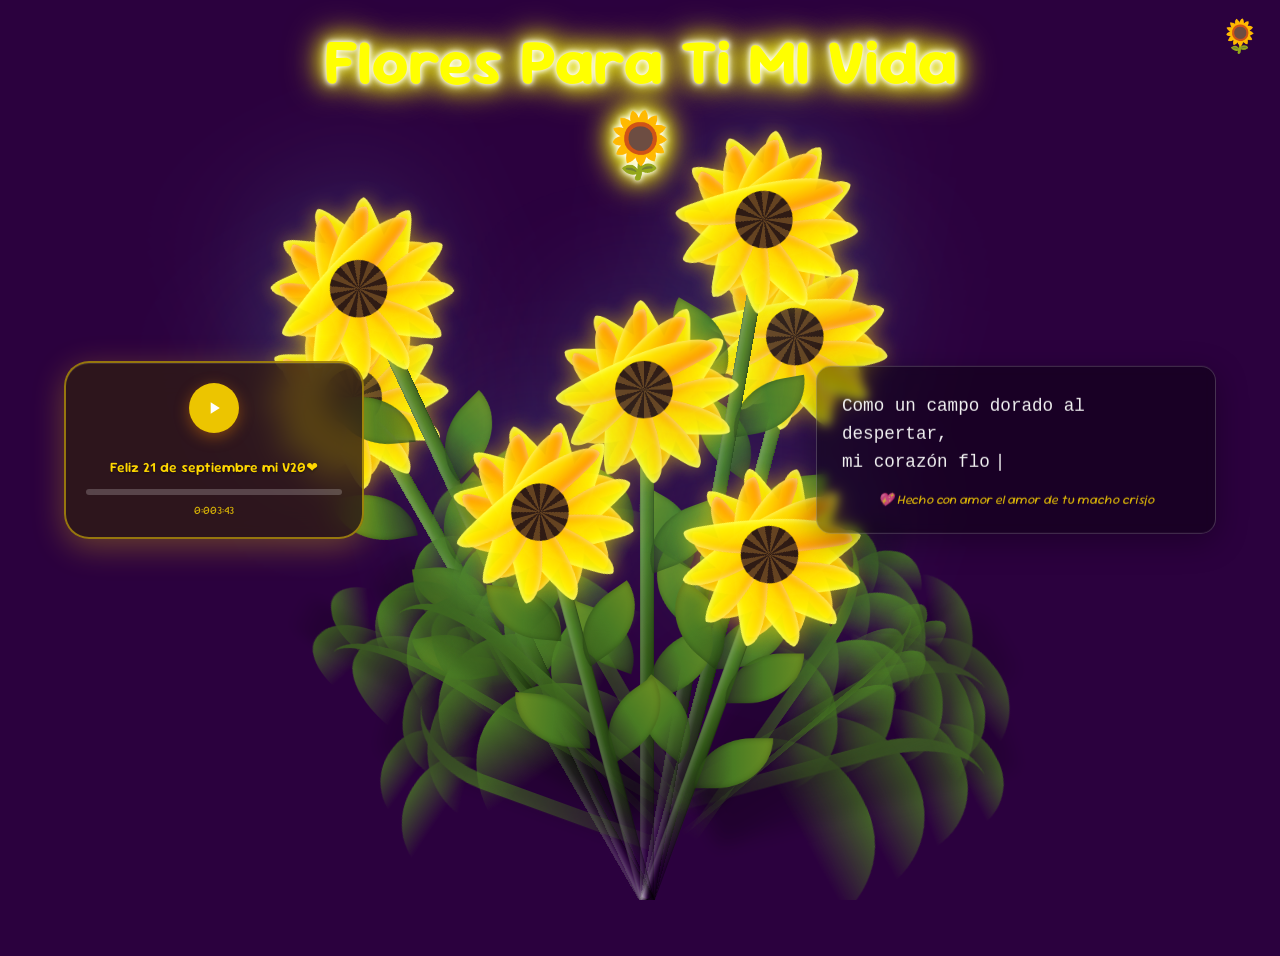
==== commit 29c50f93: "update resposive" ====
--- a/index.html
+++ b/index.html
@@ -78,6 +78,9 @@
     </div>
     <div class="poem-card">
         <p id="poem-text"></p>
+        <div class="poem-card-footer">
+            <small>💖 Hecho con amor el amor de tu macho crisjo</small>
+        </div>
     </div>
 
     <audio id="audioPlayer" loop="">
--- a/index.css
+++ b/index.css
@@ -116,6 +116,11 @@
             transition: all 0.3s ease;
             box-shadow: 0 4px 15px rgba(255, 140, 0, 0.4);
             margin-bottom: 10px;
+            /* Mejoras para táctil */
+            touch-action: manipulation;
+            -webkit-tap-highlight-color: transparent;
+            min-width: 44px;
+            min-height: 44px;
         }
 
         .play-pause-btn:hover {
@@ -135,6 +140,7 @@
             flex-direction: column;
             gap: 8px;
             align-items: center;
+            flex: 1;
         }
 
         .song-info {
@@ -144,23 +150,46 @@
             font-weight: 600;
             text-align: center;
             margin-bottom: 5px;
+            white-space: nowrap;
+            overflow: hidden;
+            text-overflow: ellipsis;
+            max-width: 100%;
         }
 
         .progress-bar {
             width: 100%;
-            height: 3px;
+            height: 6px;
             background: rgba(255,255,255,0.2);
-            border-radius: 2px;
+            border-radius: 3px;
             overflow: hidden;
             cursor: pointer;
+            /* Mejoras para táctil */
+            touch-action: manipulation;
+            -webkit-tap-highlight-color: transparent;
+            position: relative;
+            padding: 3px 0;
+        }
+
+        .progress-bar:before {
+            content: '';
+            position: absolute;
+            top: 0;
+            left: 0;
+            right: 0;
+            bottom: 0;
+            background: transparent;
+            /* Área de toque más grande */
+            padding: 10px 0;
+            margin: -10px 0;
         }
 
         .progress-fill {
             height: 100%;
             background: linear-gradient(90deg, var(--petal-gradient-start), var(--petal-gradient-mid));
-            border-radius: 2px;
+            border-radius: 3px;
             width: 0%;
             transition: width 0.1s linear;
+            box-shadow: 0 0 10px rgba(255, 215, 0, 0.5);
         }
 
         .time-display {
@@ -475,50 +504,186 @@
         @keyframes moving-grass--9 { from, to { transform: scale(0.3) rotate(20deg) rotateY(90deg); } 50% { transform: scale(0.3) rotate(23deg) rotateY(95deg); } }
         @keyframes moving-grass--10 { from, to { transform: scale(0.35) rotate(-45deg) rotateY(-120deg); } 50% { transform: scale(0.35) rotate(-42deg) rotateY(-115deg); } }
         
-        @media (max-width: 768px) { 
-            .flowers { 
-                transform: translateX(-50%) scale(0.9); 
-                bottom: 0;
-            } 
-            .love-title { 
-                font-size: 8vw; 
-                top: 15px;
-            } 
-            .music-player { 
-                top: 20vh; 
+        /* === RESPONSIVE DESIGN === */
+        
+        /* Tablets y pantallas medianas */
+        @media (max-width: 1024px) {
+            .love-title {
+                font-size: 6vw;
+                top: 20px;
+            }
+            
+            .music-player {
+                top: 15vh;
                 left: 3vw;
-                min-width: 200px; 
-                padding: 12px 15px;
-            } 
-            .poem-card {
-                top: 60vh;
-                right: 3vw;
-                width: 90vw;
-                max-width: 300px;
-            }
-        }
-        @media (max-width: 480px) { 
-            .flowers { 
-                transform: translateX(-50%) scale(0.7); 
-                bottom: 0;
-            } 
-            .love-title { 
-                font-size: 10vw; 
-                top: 10px; 
-            } 
-            .music-player { 
-                top: 15vh; 
-                left: 2vw;
-                padding: 10px 12px; 
-                min-width: 180px; 
-                gap: 10px;
-            } 
-            .poem-card {
-                top: 65vh;
-                right: 2vw;
-                width: 95vw;
+                min-width: 250px;
                 max-width: 280px;
                 padding: 15px;
+            }
+            
+            .flowers {
+                transform: translateX(-50%) scale(0.7);
+                bottom: 0;
+            }
+            
+            .poem-card {
+                top: 15vh;
+                right: 3vw;
+                width: 85vw;
+                max-width: 350px;
+                padding: 20px;
+            }
+        }
+
+        /* Móviles en landscape */
+        @media (max-width: 768px) and (orientation: landscape) {
+            .love-title {
+                font-size: 5vw;
+                top: 10px;
+            }
+            
+            .music-player {
+                top: 5vh;
+                left: 2vw;
+                min-width: 200px;
+                max-width: 220px;
+                padding: 10px;
+                gap: 10px;
+            }
+            
+            .flowers {
+                transform: translateX(-50%) scale(0.5);
+                bottom: 0;
+            }
+            
+            .poem-card {
+                top: 5vh;
+                right: 2vw;
+                width: 40vw;
+                max-width: 300px;
+                padding: 15px;
+                font-size: 0.9rem;
+            }
+        }
+
+        /* Móviles en portrait */
+        @media (max-width: 768px) and (orientation: portrait) {
+            body {
+                flex-direction: column;
+                justify-content: flex-start;
+                align-items: center;
+                padding: 10px;
+            }
+            
+            .love-title {
+                position: relative;
+                font-size: 8vw;
+                top: 0;
+                margin: 10px 0;
+                order: 1;
+            }
+            
+            .music-player {
+                position: relative;
+                top: 0;
+                left: 0;
+                transform: none;
+                width: 90vw;
+                max-width: 350px;
+                margin: 10px 0;
+                order: 2;
+                flex-direction: row;
+                justify-content: center;
+                padding: 15px;
+            }
+            
+            .flowers {
+                position: relative;
+                transform: scale(0.6);
+                bottom: 0;
+                order: 3;
+                margin: -20px 0;
+            }
+            
+            .poem-card {
+                position: relative;
+                top: 0;
+                right: 0;
+                transform: none;
+                width: 90vw;
+                max-width: 350px;
+                margin: 10px 0;
+                order: 4;
+                padding: 20px;
+            }
+            
+            .corner-icon {
+                display: none;
+            }
+        }
+
+        /* Móviles pequeños */
+        @media (max-width: 480px) {
+            .love-title {
+                font-size: 9vw;
+                margin: 5px 0;
+            }
+            
+            .music-player {
+                width: 95vw;
+                padding: 12px;
+                gap: 8px;
+            }
+            
+            .play-pause-btn {
+                width: 40px;
+                height: 40px;
+            }
+            
+            .song-info {
+                font-size: 12px;
+            }
+            
+            .flowers {
+                transform: scale(0.5);
+                margin: -30px 0;
+            }
+            
+            .poem-card {
+                width: 95vw;
+                padding: 15px;
+                font-size: 0.95rem;
+            }
+            
+            #poem-text {
+                font-size: 0.9rem;
+                line-height: 1.4;
+            }
+        }
+
+        /* Móviles muy pequeños */
+        @media (max-width: 360px) {
+            .love-title {
+                font-size: 10vw;
+            }
+            
+            .music-player {
+                padding: 10px;
+                gap: 6px;
+            }
+            
+            .flowers {
+                transform: scale(0.4);
+                margin: -40px 0;
+            }
+            
+            .poem-card {
+                padding: 12px;
+            }
+            
+            #poem-text {
+                font-size: 0.85rem;
+                line-height: 1.3;
             }
         }
 /*-------------------*/
@@ -757,6 +922,24 @@
     opacity: 0;
 }
 
+.poem-card-footer {
+    margin-top: 15px;
+    text-align: center;
+    opacity: 0;
+    animation: fadeIn 2s ease-in-out 8s forwards;
+}
+
+.poem-card-footer small {
+    color: rgba(255, 215, 0, 0.8);
+    font-size: 0.8rem;
+    font-style: italic;
+}
+
+@keyframes fadeIn {
+    from { opacity: 0; }
+    to { opacity: 1; }
+}
+
 /* Responsive design */
 @media (max-width: 1024px) {
     .poem-card {
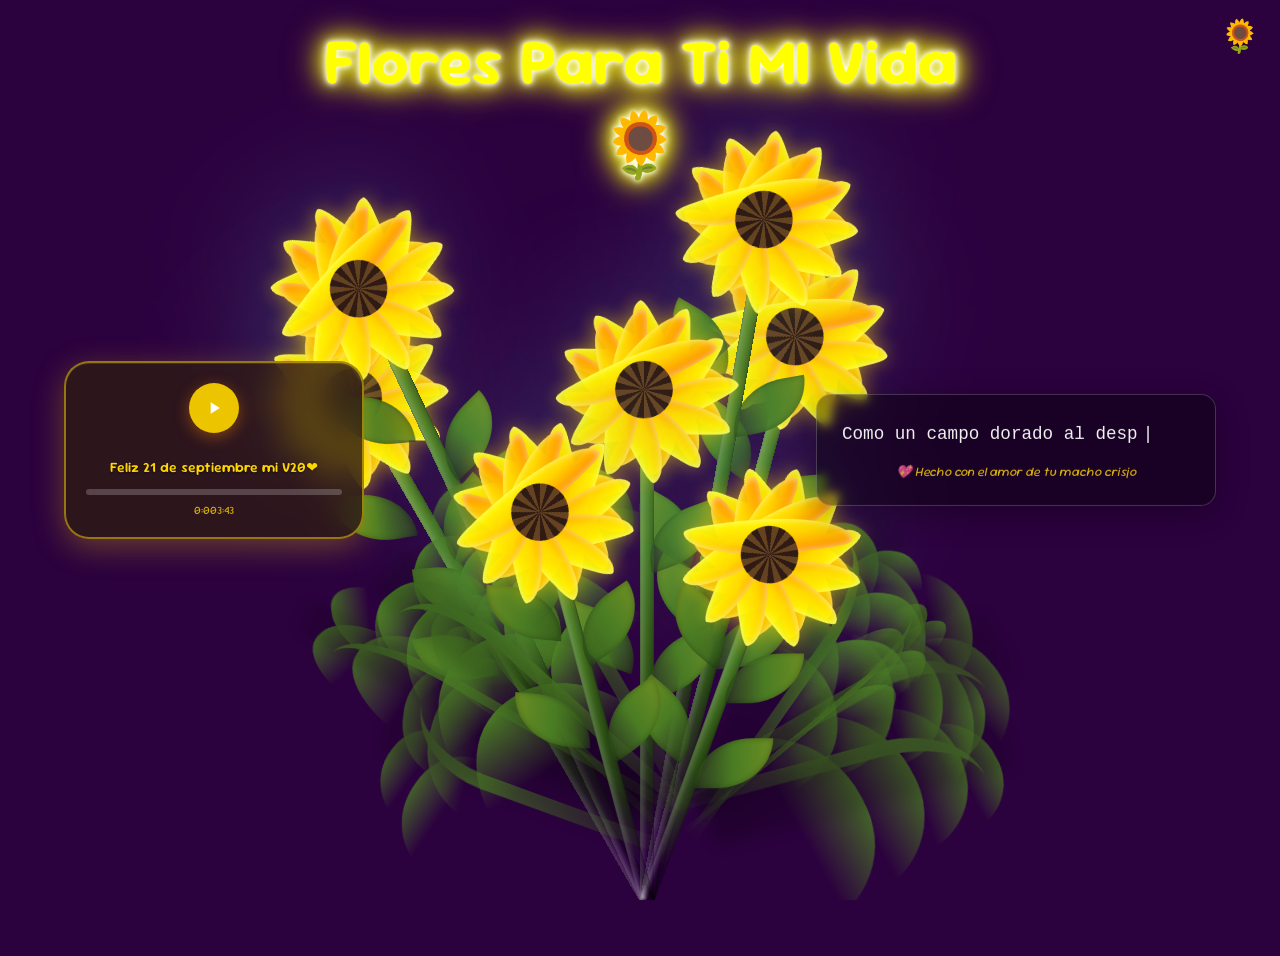
==== commit 0828e445: "update" ====
--- a/index.html
+++ b/index.html
@@ -79,7 +79,7 @@
     <div class="poem-card">
         <p id="poem-text"></p>
         <div class="poem-card-footer">
-            <small>💖 Hecho con amor el amor de tu macho crisjo</small>
+            <small>💖 Hecho con el amor de tu macho crisjo</small>
         </div>
     </div>
 
--- a/index.css
+++ b/index.css
@@ -246,9 +246,11 @@
             bottom: 0;
             left: 50%;
             transform: translateX(-50%) scale(0.8); 
-            z-index: 2; 
-        }
-        .flower { position: absolute; bottom: 0; transform-origin: bottom center; z-index: 50; will-change: transform; }
+            z-index: 10; 
+            visibility: visible;
+            opacity: 1;
+        }
+        .flower { position: absolute; bottom: 0; transform-origin: bottom center; z-index: 50; will-change: transform; visibility: visible; opacity: 1; }
         .flower--1 { animation: moving-flower-1 4s linear infinite; }
         .flower--1 .flower__line { height: 70vmin; animation-delay: 0.3s; }
         .flower--1 .flower__line__leaf--1 { animation: blooming-leaf-right var(--fl-speed) 1.6s backwards; }
@@ -506,6 +508,20 @@
         
         /* === RESPONSIVE DESIGN === */
         
+        /* Reglas generales para móviles */
+        @media (max-width: 768px) {
+            .flowers {
+                visibility: visible !important;
+                opacity: 1 !important;
+                z-index: 10 !important;
+            }
+            
+            .flower {
+                visibility: visible !important;
+                opacity: 1 !important;
+            }
+        }
+
         /* Tablets y pantallas medianas */
         @media (max-width: 1024px) {
             .love-title {
@@ -552,8 +568,11 @@
             }
             
             .flowers {
-                transform: translateX(-50%) scale(0.5);
+                transform: translateX(-50%) scale(0.7);
                 bottom: 0;
+                position: absolute;
+                left: 50%;
+                z-index: 2;
             }
             
             .poem-card {
@@ -599,10 +618,16 @@
             
             .flowers {
                 position: relative;
-                transform: scale(0.6);
+                transform: scale(0.8);
                 bottom: 0;
                 order: 3;
-                margin: -20px 0;
+                margin: 0;
+                display: flex;
+                justify-content: center;
+                align-items: center;
+                height: 40vh;
+                width: 100%;
+                z-index: 2;
             }
             
             .poem-card {
@@ -645,8 +670,13 @@
             }
             
             .flowers {
-                transform: scale(0.5);
-                margin: -30px 0;
+                transform: scale(0.7);
+                margin: 0;
+                height: 35vh;
+                display: flex;
+                justify-content: center;
+                align-items: center;
+                width: 100%;
             }
             
             .poem-card {
@@ -673,8 +703,13 @@
             }
             
             .flowers {
-                transform: scale(0.4);
-                margin: -40px 0;
+                transform: scale(0.6);
+                margin: 0;
+                height: 30vh;
+                display: flex;
+                justify-content: center;
+                align-items: center;
+                width: 100%;
             }
             
             .poem-card {
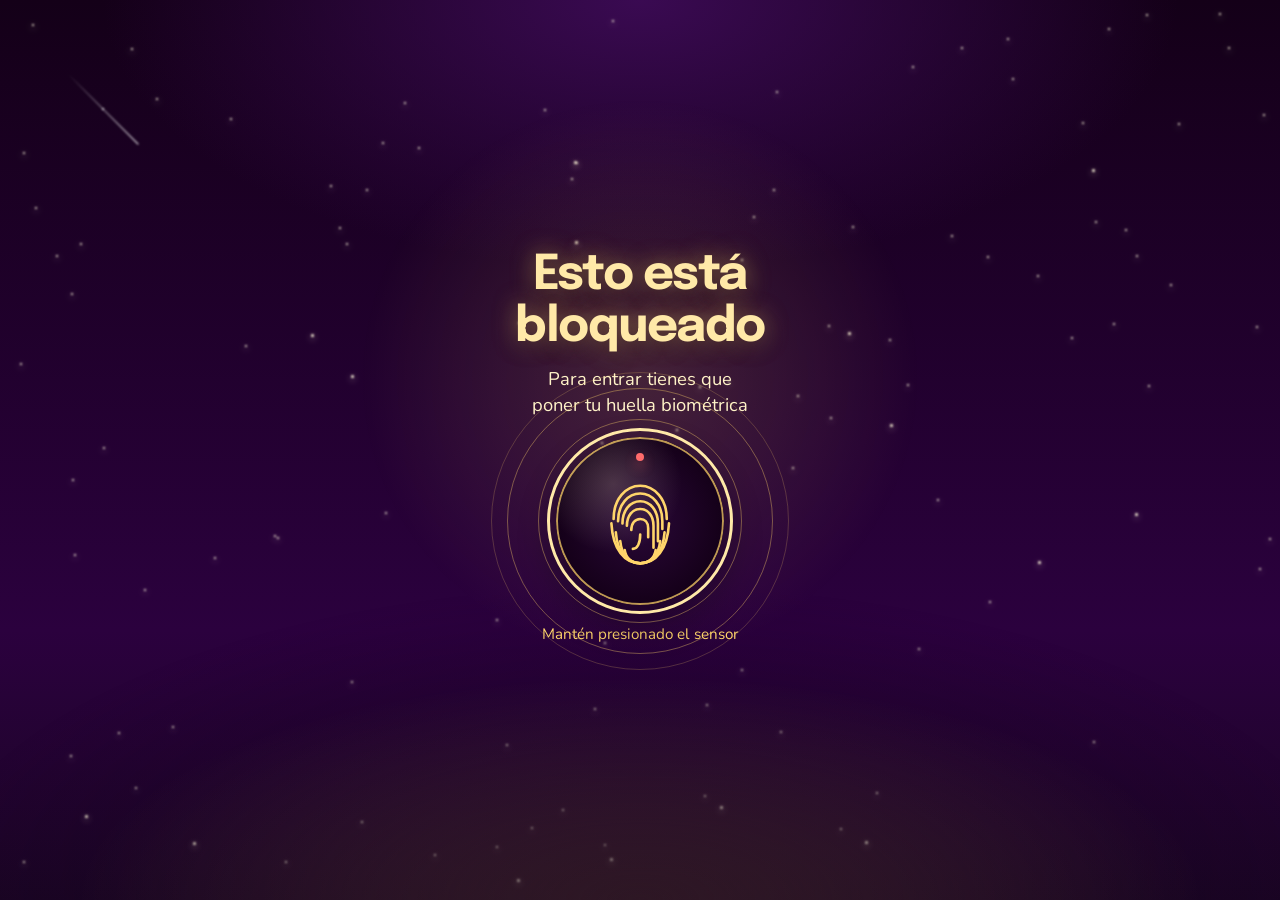
==== commit e592fcd4: "feat: publicar el jardín 2026 y mandar el dominio ahí El link raíz ahora abre 2026; 2025 queda en su" ====
--- a/index.html
+++ b/index.html
@@ -1,91 +1,14 @@
-<html lang="es"><head>
-
-
+<!DOCTYPE html>
+<html lang="es">
+<head>
     <meta charset="UTF-8">
     <meta name="viewport" content="width=device-width, initial-scale=1.0">
-    <title>Feliz día mi amor V20❤️🌻</title>
-
-    
-    <meta property="og:title" content="Feliz día de las Flores Amarillas🌻">
-    <meta property="og:description" content="Te regalo estas flores amarillas 🌻✨">
-    <meta property="og:image" content="https://te-deseo-feliz-21-de-septiembre.netlify.app/assets/icon.png">
-    <meta property="og:url" content="https://te-deseo-feliz-21-de-septiembre.netlify.app/">
-    <meta property="og:type" content="website">
-
-    
-    <meta name="twitter:card" content="summary_large_image">
-    <meta name="twitter:title" content="Feliz día de las Flores Amarillas🌻">
-    <meta name="twitter:description" content="Te regalo estas flores amarillas 🌻✨">
-    <meta name="twitter:image" content="https://te-deseo-feliz-21-de-septiembre.netlify.app/assets/icon.png">
-
-    
-    <link rel="preconnect" href="https://fonts.googleapis.com">
-    <link rel="preconnect" href="https://fonts.gstatic.com" crossorigin="">
-    <link href="https://fonts.googleapis.com/css2?family=Sour+Gummy:ital,wght@0,100..900;1,100..900&amp;display=swap" rel="stylesheet">
-    <link rel="stylesheet" href="index.css">
-    
-    <link rel="icon" href="data:image/svg+xml,&lt;svg xmlns=%22http://www.w3.org/2000/svg%22 viewBox=%220 0 100 100%22&gt;&lt;text y=%22.9em%22 font-size=%2290%22&gt;❤️&lt;/text&gt;&lt;/svg&gt;">
-   
+    <title>Flores amarillas</title>
+    <meta http-equiv="refresh" content="0; url=2026/">
+    <link rel="canonical" href="2026/">
+    <script>location.replace("2026/");</script>
 </head>
-
-<body class="not-loaded">
-    <div class="night">
-        <div class="shooting-star"></div>
-    </div>
-    <div class="corner-icon">🌻</div>
-
-    <div id="falling-flower-container"><div class="falling-flower-wrapper" style="left: 24.6515vw; animation-duration: 10.7986s;"><div class="falling-flower" style="animation-duration: 3.13494s; width: 20.3841px; height: 20.3841px; filter: blur(0.903913px); opacity: 0.932625;"></div></div><div class="falling-flower-wrapper" style="left: 91.6679vw; animation-duration: 14.428s;"><div class="falling-flower" style="animation-duration: 3.81161s; width: 25.9658px; height: 25.9658px; filter: blur(1.77215px); opacity: 0.689329;"></div></div><div class="falling-flower-wrapper" style="left: 75.147vw; animation-duration: 12.6223s;"><div class="falling-flower" style="animation-duration: 3.76453s; width: 29.9141px; height: 29.9141px; filter: blur(1.01919px); opacity: 0.871641;"></div></div><div class="falling-flower-wrapper" style="left: 78.5169vw; animation-duration: 11.762s;"><div class="falling-flower" style="animation-duration: 4.03911s; width: 14.8156px; height: 14.8156px; filter: blur(0.483879px); opacity: 0.738086;"></div></div></div>
-    <div id="particle-container"><div class="particle" style="width: 7.14175px; height: 7.14175px; left: 363.522px; top: 42.7636px; animation-delay: 1.22602s;"></div><div class="particle" style="width: 3.19086px; height: 3.19086px; left: 645.174px; top: 377.959px; animation-delay: 4.64557s;"></div><div class="particle" style="width: 5.41571px; height: 5.41571px; left: 589.726px; top: 333.652px; animation-delay: 0.242087s;"></div><div class="particle" style="width: 4.08522px; height: 4.08522px; left: 840.504px; top: 174.375px; animation-delay: 2.44683s;"></div><div class="particle" style="width: 6.52503px; height: 6.52503px; left: 248.205px; top: 279.911px; animation-delay: 4.41797s;"></div><div class="particle" style="width: 2.54929px; height: 2.54929px; left: 666.679px; top: 161.408px; animation-delay: 2.85264s;"></div><div class="particle" style="width: 4.71209px; height: 4.71209px; left: 225.347px; top: 92.6623px; animation-delay: 4.23957s;"></div><div class="particle" style="width: 4.42409px; height: 4.42409px; left: 900.512px; top: 314.225px; animation-delay: 3.79963s;"></div><div class="particle" style="width: 3.76654px; height: 3.76654px; left: 326.893px; top: 689.017px; animation-delay: 3.79555s;"></div><div class="particle" style="width: 2.6366px; height: 2.6366px; left: 916.351px; top: 241.671px; animation-delay: 1.4703s;"></div><div class="particle" style="width: 5.31103px; height: 5.31103px; left: 604.706px; top: 152.142px; animation-delay: 1.32101s;"></div><div class="particle" style="width: 3.81015px; height: 3.81015px; left: 589.336px; top: 284.048px; animation-delay: 3.73348s;"></div><div class="particle" style="width: 5.43156px; height: 5.43156px; left: 1446.29px; top: 171.887px; animation-delay: 1.69938s;"></div><div class="particle" style="width: 3.20925px; height: 3.20925px; left: 573.476px; top: 367.041px; animation-delay: 0.763437s;"></div><div class="particle" style="width: 2.15317px; height: 2.15317px; left: 562.569px; top: 252.158px; animation-delay: 4.35067s;"></div><div class="particle" style="width: 4.41344px; height: 4.41344px; left: 268.98px; top: 159.011px; animation-delay: 0.506617s;"></div><div class="particle" style="width: 5.76381px; height: 5.76381px; left: 654.568px; top: 159.527px; animation-delay: 1.43973s;"></div><div class="particle" style="width: 5.5462px; height: 5.5462px; left: 289.713px; top: 155.092px; animation-delay: 5.75218s;"></div></div>
-    <h1 class="love-title">Flores Para Ti MI Vida🌻</h1>
-
-    <div class="music-player" id="musicPlayer">
-      <button class="play-pause-btn" id="playPauseBtn">
-        <svg id="playIcon" viewBox="0 0 24 24" xmlns="http://www.w3.org/2000/svg"><path d="M8 5v14l11-7z"></path></svg>
-        <svg id="pauseIcon" viewBox="0 0 24 24" xmlns="http://www.w3.org/2000/svg" style="display: none;"><path d="M6 19h4V5H6v14zm8-14v14h4V5h-4z"></path></svg>
-      </button>
-      <div class="progress-container">
-        <div class="song-info">Feliz 21 de septiembre mi V20❤️</div>
-        <div class="progress-bar" id="progressBar">
-          <div class="progress-fill" id="progressFill"></div>
-        </div>
-        <div class="time-display">
-          <span id="currentTime">0:00</span>
-          <span id="totalTime">0:00</span>
-        </div>
-      </div>
-    </div>
-    
-    <div class="flowers">
-        
-        <div class="flower flower--1"><div class="flower__leafs flower__leafs--1"><div class="flower__leaf" style="transform: translate(-50%, -10%) rotate(0deg);"></div><div class="flower__leaf" style="transform: translate(-50%, -10%) rotate(30deg);"></div><div class="flower__leaf" style="transform: translate(-50%, -10%) rotate(60deg);"></div><div class="flower__leaf" style="transform: translate(-50%, -10%) rotate(90deg);"></div><div class="flower__leaf" style="transform: translate(-50%, -10%) rotate(120deg);"></div><div class="flower__leaf" style="transform: translate(-50%, -10%) rotate(150deg);"></div><div class="flower__leaf" style="transform: translate(-50%, -10%) rotate(180deg);"></div><div class="flower__leaf" style="transform: translate(-50%, -10%) rotate(210deg);"></div><div class="flower__leaf" style="transform: translate(-50%, -10%) rotate(240deg);"></div><div class="flower__leaf" style="transform: translate(-50%, -10%) rotate(270deg);"></div><div class="flower__leaf" style="transform: translate(-50%, -10%) rotate(300deg);"></div><div class="flower__leaf" style="transform: translate(-50%, -10%) rotate(330deg);"></div><div class="flower__white-circle"></div><div class="flower__light flower__light--1"></div><div class="flower__light flower__light--2"></div><div class="flower__light flower__light--3"></div><div class="flower__light flower__light--4"></div><div class="flower__light flower__light--5"></div><div class="flower__light flower__light--6"></div><div class="flower__light flower__light--7"></div><div class="flower__light flower__light--8"></div></div><div class="flower__line"><div class="flower__line__leaf flower__line__leaf--1"></div><div class="flower__line__leaf flower__line__leaf--2"></div><div class="flower__line__leaf flower__line__leaf--3"></div><div class="flower__line__leaf flower__line__leaf--4"></div></div></div>
-        <div class="flower flower--2"><div class="flower__leafs flower__leafs--2"><div class="flower__leaf" style="transform: translate(-50%, -10%) rotate(0deg);"></div><div class="flower__leaf" style="transform: translate(-50%, -10%) rotate(30deg);"></div><div class="flower__leaf" style="transform: translate(-50%, -10%) rotate(60deg);"></div><div class="flower__leaf" style="transform: translate(-50%, -10%) rotate(90deg);"></div><div class="flower__leaf" style="transform: translate(-50%, -10%) rotate(120deg);"></div><div class="flower__leaf" style="transform: translate(-50%, -10%) rotate(150deg);"></div><div class="flower__leaf" style="transform: translate(-50%, -10%) rotate(180deg);"></div><div class="flower__leaf" style="transform: translate(-50%, -10%) rotate(210deg);"></div><div class="flower__leaf" style="transform: translate(-50%, -10%) rotate(240deg);"></div><div class="flower__leaf" style="transform: translate(-50%, -10%) rotate(270deg);"></div><div class="flower__leaf" style="transform: translate(-50%, -10%) rotate(300deg);"></div><div class="flower__leaf" style="transform: translate(-50%, -10%) rotate(330deg);"></div><div class="flower__white-circle"></div><div class="flower__light flower__light--1"></div><div class="flower__light flower__light--2"></div><div class="flower__light flower__light--3"></div><div class="flower__light flower__light--4"></div><div class="flower__light flower__light--5"></div><div class="flower__light flower__light--6"></div><div class="flower__light flower__light--7"></div><div class="flower__light flower__light--8"></div></div><div class="flower__line"><div class="flower__line__leaf flower__line__leaf--1"></div><div class="flower__line__leaf flower__line__leaf--2"></div><div class="flower__line__leaf flower__line__leaf--3"></div><div class="flower__line__leaf flower__line__leaf--4"></div></div></div>
-        <div class="flower flower--3"><div class="flower__leafs flower__leafs--3"><div class="flower__leaf" style="transform: translate(-50%, -10%) rotate(0deg);"></div><div class="flower__leaf" style="transform: translate(-50%, -10%) rotate(30deg);"></div><div class="flower__leaf" style="transform: translate(-50%, -10%) rotate(60deg);"></div><div class="flower__leaf" style="transform: translate(-50%, -10%) rotate(90deg);"></div><div class="flower__leaf" style="transform: translate(-50%, -10%) rotate(120deg);"></div><div class="flower__leaf" style="transform: translate(-50%, -10%) rotate(150deg);"></div><div class="flower__leaf" style="transform: translate(-50%, -10%) rotate(180deg);"></div><div class="flower__leaf" style="transform: translate(-50%, -10%) rotate(210deg);"></div><div class="flower__leaf" style="transform: translate(-50%, -10%) rotate(240deg);"></div><div class="flower__leaf" style="transform: translate(-50%, -10%) rotate(270deg);"></div><div class="flower__leaf" style="transform: translate(-50%, -10%) rotate(300deg);"></div><div class="flower__leaf" style="transform: translate(-50%, -10%) rotate(330deg);"></div><div class="flower__white-circle"></div><div class="flower__light flower__light--1"></div><div class="flower__light flower__light--2"></div><div class="flower__light flower__light--3"></div><div class="flower__light flower__light--4"></div><div class="flower__light flower__light--5"></div><div class="flower__light flower__light--6"></div><div class="flower__light flower__light--7"></div><div class="flower__light flower__light--8"></div></div><div class="flower__line"><div class="flower__line__leaf flower__line__leaf--1"></div><div class="flower__line__leaf flower__line__leaf--2"></div><div class="flower__line__leaf flower__line__leaf--3"></div><div class="flower__line__leaf flower__line__leaf--4"></div></div></div>
-        <div class="flower flower--4"><div class="flower__leafs flower__leafs--4"><div class="flower__leaf" style="transform: translate(-50%, -10%) rotate(0deg);"></div><div class="flower__leaf" style="transform: translate(-50%, -10%) rotate(30deg);"></div><div class="flower__leaf" style="transform: translate(-50%, -10%) rotate(60deg);"></div><div class="flower__leaf" style="transform: translate(-50%, -10%) rotate(90deg);"></div><div class="flower__leaf" style="transform: translate(-50%, -10%) rotate(120deg);"></div><div class="flower__leaf" style="transform: translate(-50%, -10%) rotate(150deg);"></div><div class="flower__leaf" style="transform: translate(-50%, -10%) rotate(180deg);"></div><div class="flower__leaf" style="transform: translate(-50%, -10%) rotate(210deg);"></div><div class="flower__leaf" style="transform: translate(-50%, -10%) rotate(240deg);"></div><div class="flower__leaf" style="transform: translate(-50%, -10%) rotate(270deg);"></div><div class="flower__leaf" style="transform: translate(-50%, -10%) rotate(300deg);"></div><div class="flower__leaf" style="transform: translate(-50%, -10%) rotate(330deg);"></div><div class="flower__white-circle"></div><div class="flower__light flower__light--1"></div><div class="flower__light flower__light--2"></div><div class="flower__light flower__light--3"></div><div class="flower__light flower__light--4"></div><div class="flower__light flower__light--5"></div><div class="flower__light flower__light--6"></div><div class="flower__light flower__light--7"></div><div class="flower__light flower__light--8"></div></div><div class="flower__line"><div class="flower__line__leaf flower__line__leaf--1"></div><div class="flower__line__leaf flower__line__leaf--2"></div><div class="flower__line__leaf flower__line__leaf--3"></div><div class="flower__line__leaf flower__line__leaf--4"></div></div></div>
-        <div class="flower flower--5"><div class="flower__leafs flower__leafs--5"><div class="flower__leaf" style="transform: translate(-50%, -10%) rotate(0deg);"></div><div class="flower__leaf" style="transform: translate(-50%, -10%) rotate(30deg);"></div><div class="flower__leaf" style="transform: translate(-50%, -10%) rotate(60deg);"></div><div class="flower__leaf" style="transform: translate(-50%, -10%) rotate(90deg);"></div><div class="flower__leaf" style="transform: translate(-50%, -10%) rotate(120deg);"></div><div class="flower__leaf" style="transform: translate(-50%, -10%) rotate(150deg);"></div><div class="flower__leaf" style="transform: translate(-50%, -10%) rotate(180deg);"></div><div class="flower__leaf" style="transform: translate(-50%, -10%) rotate(210deg);"></div><div class="flower__leaf" style="transform: translate(-50%, -10%) rotate(240deg);"></div><div class="flower__leaf" style="transform: translate(-50%, -10%) rotate(270deg);"></div><div class="flower__leaf" style="transform: translate(-50%, -10%) rotate(300deg);"></div><div class="flower__leaf" style="transform: translate(-50%, -10%) rotate(330deg);"></div><div class="flower__white-circle"></div><div class="flower__light flower__light--1"></div><div class="flower__light flower__light--2"></div><div class="flower__light flower__light--3"></div><div class="flower__light flower__light--4"></div><div class="flower__light flower__light--5"></div><div class="flower__light flower__light--6"></div><div class="flower__light flower__light--7"></div><div class="flower__light flower__light--8"></div></div><div class="flower__line"><div class="flower__line__leaf flower__line__leaf--1"></div><div class="flower__line__leaf flower__line__leaf--2"></div><div class="flower__line__leaf flower__line__leaf--3"></div><div class="flower__line__leaf flower__line__leaf--4"></div></div></div>
-        <div class="flower flower--6"><div class="flower__leafs"><div class="flower__leaf" style="transform: translate(-50%, -10%) rotate(0deg);"></div><div class="flower__leaf" style="transform: translate(-50%, -10%) rotate(30deg);"></div><div class="flower__leaf" style="transform: translate(-50%, -10%) rotate(60deg);"></div><div class="flower__leaf" style="transform: translate(-50%, -10%) rotate(90deg);"></div><div class="flower__leaf" style="transform: translate(-50%, -10%) rotate(120deg);"></div><div class="flower__leaf" style="transform: translate(-50%, -10%) rotate(150deg);"></div><div class="flower__leaf" style="transform: translate(-50%, -10%) rotate(180deg);"></div><div class="flower__leaf" style="transform: translate(-50%, -10%) rotate(210deg);"></div><div class="flower__leaf" style="transform: translate(-50%, -10%) rotate(240deg);"></div><div class="flower__leaf" style="transform: translate(-50%, -10%) rotate(270deg);"></div><div class="flower__leaf" style="transform: translate(-50%, -10%) rotate(300deg);"></div><div class="flower__leaf" style="transform: translate(-50%, -10%) rotate(330deg);"></div><div class="flower__white-circle"></div><div class="flower__light flower__light--1"></div><div class="flower__light flower__light--2"></div><div class="flower__light flower__light--3"></div><div class="flower__light flower__light--4"></div></div><div class="flower__line"><div class="flower__line__leaf flower__line__leaf--1"></div><div class="flower__line__leaf flower__line__leaf--2"></div><div class="flower__line__leaf flower__line__leaf--3"></div><div class="flower__line__leaf flower__line__leaf--4"></div></div></div>
-        <div class="flower flower--7"><div class="flower__leafs"><div class="flower__leaf" style="transform: translate(-50%, -10%) rotate(0deg);"></div><div class="flower__leaf" style="transform: translate(-50%, -10%) rotate(30deg);"></div><div class="flower__leaf" style="transform: translate(-50%, -10%) rotate(60deg);"></div><div class="flower__leaf" style="transform: translate(-50%, -10%) rotate(90deg);"></div><div class="flower__leaf" style="transform: translate(-50%, -10%) rotate(120deg);"></div><div class="flower__leaf" style="transform: translate(-50%, -10%) rotate(150deg);"></div><div class="flower__leaf" style="transform: translate(-50%, -10%) rotate(180deg);"></div><div class="flower__leaf" style="transform: translate(-50%, -10%) rotate(210deg);"></div><div class="flower__leaf" style="transform: translate(-50%, -10%) rotate(240deg);"></div><div class="flower__leaf" style="transform: translate(-50%, -10%) rotate(270deg);"></div><div class="flower__leaf" style="transform: translate(-50%, -10%) rotate(300deg);"></div><div class="flower__leaf" style="transform: translate(-50%, -10%) rotate(330deg);"></div><div class="flower__white-circle"></div><div class="flower__light flower__light--1"></div><div class="flower__light flower__light--2"></div><div class="flower__light flower__light--3"></div><div class="flower__light flower__light--4"></div></div><div class="flower__line"><div class="flower__line__leaf flower__line__leaf--1"></div><div class="flower__line__leaf flower__line__leaf--2"></div><div class="flower__line__leaf flower__line__leaf--3"></div><div class="flower__line__leaf flower__line__leaf--4"></div></div></div>
-        <div class="grow-ans" style="--d:1.2s"><div class="flower__g-long"><div class="flower__g-long__top"></div><div class="flower__g-long__bottom"></div></div></div>
-        <div class="growing-grass"><div class="flower__grass flower__grass--1"><div class="flower__grass--top"></div><div class="flower__grass--bottom"></div><div class="flower__grass__leaf flower__grass__leaf--1"></div><div class="flower__grass__leaf flower__grass__leaf--2"></div><div class="flower__grass__leaf flower__grass__leaf--3"></div><div class="flower__grass__leaf flower__grass__leaf--4"></div><div class="flower__grass__leaf flower__grass__leaf--5"></div><div class="flower__grass__leaf flower__grass__leaf--6"></div><div class="flower__grass__leaf flower__grass__leaf--7"></div><div class="flower__grass__leaf flower__grass__leaf--8"></div><div class="flower__grass__overlay"></div></div></div>
-        <div class="growing-grass"><div class="flower__grass flower__grass--2"><div class="flower__grass--top"></div><div class="flower__grass--bottom"></div><div class="flower__grass__leaf flower__grass__leaf--1"></div><div class="flower__grass__leaf flower__grass__leaf--2"></div><div class="flower__grass__leaf flower__grass__leaf--3"></div><div class="flower__grass__leaf flower__grass__leaf--4"></div><div class="flower__grass__leaf flower__grass__leaf--5"></div><div class="flower__grass__leaf flower__grass__leaf--6"></div><div class="flower__grass__leaf flower__grass__leaf--7"></div><div class="flower__grass__leaf flower__grass__leaf--8"></div><div class="flower__grass__overlay"></div></div></div>
-        <div class="growing-grass"><div class="flower__grass flower__grass--3"><div class="flower__grass--top"></div><div class="flower__grass--bottom"></div><div class="flower__grass__leaf flower__grass__leaf--1"></div><div class="flower__grass__leaf flower__grass__leaf--2"></div><div class="flower__grass__leaf flower__grass__leaf--3"></div><div class="flower__grass__leaf flower__grass__leaf--4"></div><div class="flower__grass__leaf flower__grass__leaf--5"></div><div class="flower__grass__leaf flower__grass__leaf--6"></div><div class="flower__grass__overlay"></div></div></div>
-        <div class="growing-grass"><div class="flower__grass flower__grass--4"><div class="flower__grass--top"></div><div class="flower__grass--bottom"></div><div class="flower__grass__leaf flower__grass__leaf--1"></div><div class="flower__grass__leaf flower__grass__leaf--2"></div><div class="flower__grass__leaf flower__grass__leaf--3"></div><div class="flower__grass__leaf flower__grass__leaf--4"></div><div class="flower__grass__overlay"></div></div></div>
-        <div class="growing-grass"><div class="flower__grass flower__grass--5"><div class="flower__grass--top"></div><div class="flower__grass--bottom"></div><div class="flower__grass__leaf flower__grass__leaf--1"></div><div class="flower__grass__leaf flower__grass__leaf--2"></div><div class="flower__grass__leaf flower__grass__leaf--3"></div><div class="flower__grass__leaf flower__grass__leaf--4"></div><div class="flower__grass__leaf flower__grass__leaf--5"></div><div class="flower__grass__overlay"></div></div></div>
-        <div class="growing-grass"><div class="flower__grass flower__grass--6"><div class="flower__grass--top"></div><div class="flower__grass--bottom"></div><div class="flower__grass__leaf flower__grass__leaf--1"></div><div class="flower__grass__leaf flower__grass__leaf--2"></div><div class="flower__grass__leaf flower__grass__leaf--3"></div><div class="flower__grass__leaf flower__grass__leaf--4"></div><div class="flower__grass__leaf flower__grass__leaf--5"></div><div class="flower__grass__leaf flower__grass__leaf--6"></div><div class="flower__grass__overlay"></div></div></div>
-        <div class="growing-grass"><div class="flower__grass flower__grass--7"><div class="flower__grass--top"></div><div class="flower__grass--bottom"></div><div class="flower__grass__leaf flower__grass__leaf--1"></div><div class="flower__grass__leaf flower__grass__leaf--2"></div><div class="flower__grass__leaf flower__grass__leaf--3"></div><div class="flower__grass__leaf flower__grass__leaf--4"></div><div class="flower__grass__overlay"></div></div></div>
-        <div class="growing-grass"><div class="flower__grass flower__grass--8"><div class="flower__grass--top"></div><div class="flower__grass--bottom"></div><div class="flower__grass__leaf flower__grass__leaf--1"></div><div class="flower__grass__leaf flower__grass__leaf--2"></div><div class="flower__grass__leaf flower__grass__leaf--3"></div><div class="flower__grass__leaf flower__grass__leaf--4"></div><div class="flower__grass__leaf flower__grass__leaf--5"></div><div class="flower__grass__overlay"></div></div></div>
-        <div class="growing-grass"><div class="flower__grass flower__grass--9"><div class="flower__grass--top"></div><div class="flower__grass--bottom"></div><div class="flower__grass__leaf flower__grass__leaf--1"></div><div class="flower__grass__leaf flower__grass__leaf--2"></div><div class="flower__grass__leaf flower__grass__leaf--3"></div><div class="flower__grass__overlay"></div></div></div>
-        <div class="growing-grass"><div class="flower__grass flower__grass--10"><div class="flower__grass--top"></div><div class="flower__grass--bottom"></div><div class="flower__grass__leaf flower__grass__leaf--1"></div><div class="flower__grass__leaf flower__grass__leaf--2"></div><div class="flower__grass__leaf flower__grass__leaf--3"></div><div class="flower__grass__overlay"></div></div></div>
-    </div>
-    <div class="poem-card">
-        <p id="poem-text"></p>
-        <div class="poem-card-footer">
-            <small>💖 Hecho con el amor de tu macho crisjo</small>
-        </div>
-    </div>
-
-    <audio id="audioPlayer" loop="">
-        <source src="sound.mp3" type="audio/mpeg">
-    </audio> 
-    <script type="module" src="index.js"></script>
+<body>
+    <p><a href="2026/">2026</a> · <a href="2025/">2025</a></p>
 </body>
-</html>+</html>
